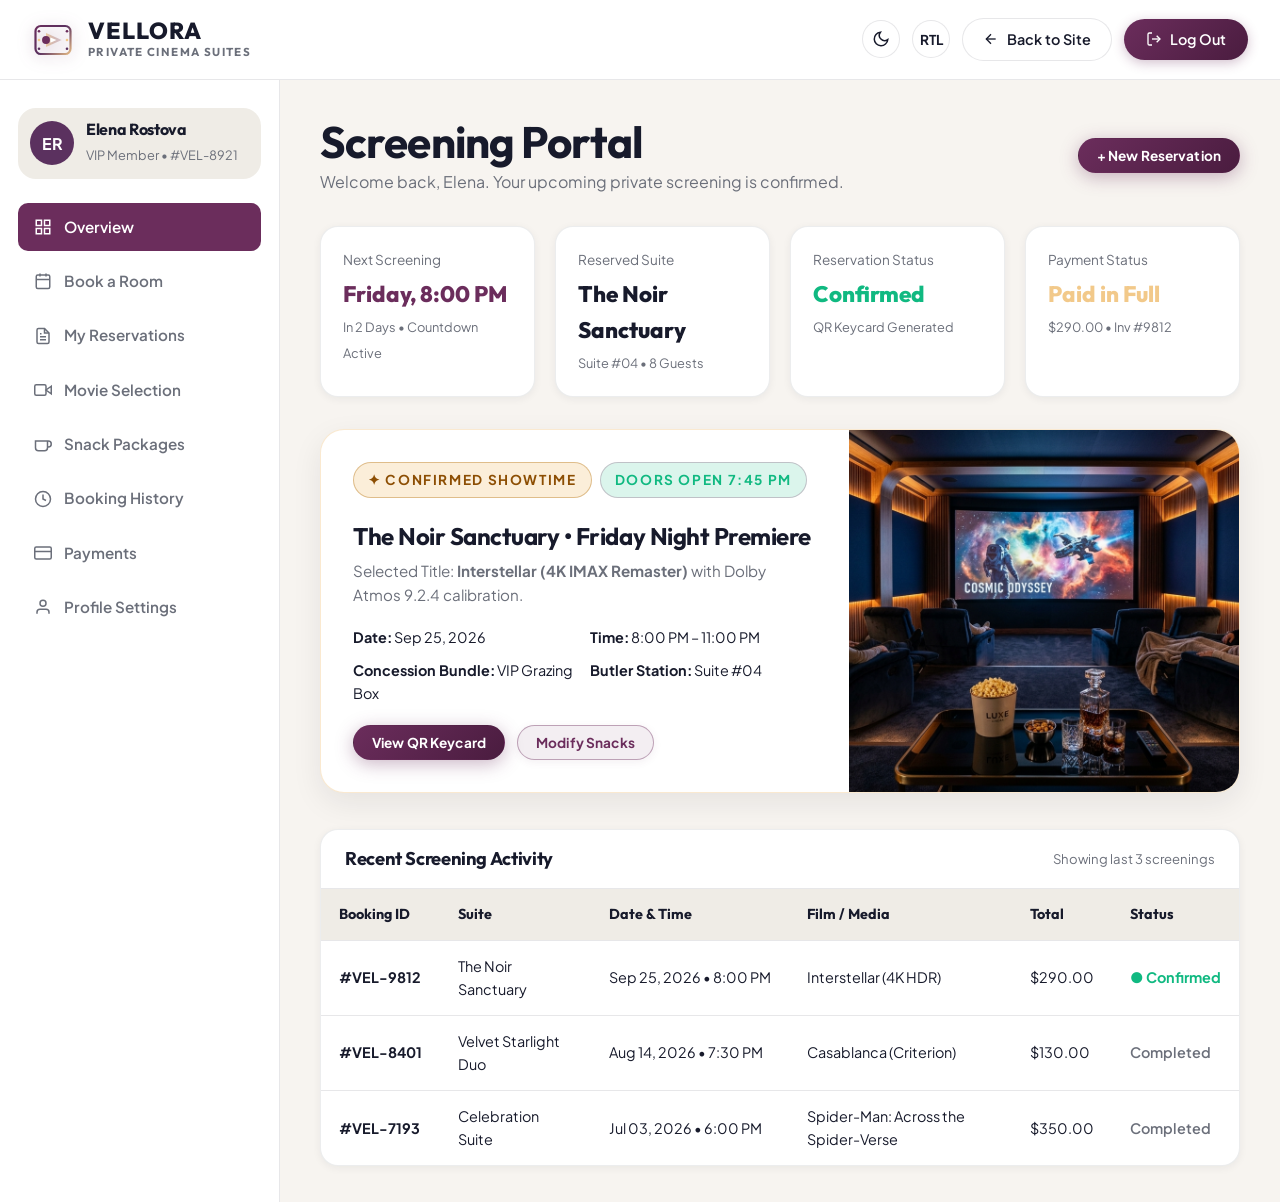
==== dashboard.html @ 5b92fcf7 "first commit" ====
<!DOCTYPE html>
<html lang="en" data-theme="light" dir="ltr">
<head>
  <meta charset="UTF-8">
  <meta name="viewport" content="width=device-width, initial-scale=1.0">
  <title>Customer Dashboard — VELLORA Private Theaters</title>
  <meta name="description" content="Manage your private movie theater reservations, movie vault selections, snack pre-orders, and payments in your VELLORA client portal.">
  <link rel="icon" type="image/svg+xml" href="assets/icons/logo.svg">
  
  <link rel="stylesheet" href="assets/css/style.css">
  <link rel="stylesheet" href="assets/css/responsive.css">
</head>
<body>
  <!-- ==================== CINEMATIC PAGE PRELOADER ==================== -->
  <div id="vellora-preloader" class="vellora-preloader" aria-hidden="true">
    <div class="preloader-backdrop"></div>
    <div class="preloader-content">
      <div class="preloader-logo-wrap">
        <svg class="preloader-film-reel" viewBox="0 0 100 100" fill="none">
          <circle cx="50" cy="50" r="44" stroke="rgba(242, 201, 138, 0.2)" stroke-width="2" stroke-dasharray="6 6"/>
          <circle cx="50" cy="50" r="38" stroke="url(#preloadRingGrad)" stroke-width="3" stroke-linecap="round"/>
          <defs>
            <linearGradient id="preloadRingGrad" x1="0" y1="0" x2="100" y2="100" gradientUnits="userSpaceOnUse">
              <stop offset="0%" stop-color="#F2C98A"/>
              <stop offset="50%" stop-color="#6B2D5C"/>
              <stop offset="100%" stop-color="#F2C98A"/>
            </linearGradient>
          </defs>
        </svg>
        <svg class="preloader-brand-icon" viewBox="0 0 48 48" fill="none">
          <rect x="4" y="8" width="40" height="32" rx="6" stroke="url(#preloadLogoGrad)" stroke-width="2.5" />
          <circle cx="8" cy="14" r="1.5" fill="#6B2D5C" />
          <circle cx="8" cy="24" r="1.5" fill="#F2C98A" />
          <circle cx="8" cy="34" r="1.5" fill="#5B315F" />
          <circle cx="40" cy="14" r="1.5" fill="#6B2D5C" />
          <circle cx="40" cy="24" r="1.5" fill="#F2C98A" />
          <circle cx="40" cy="34" r="1.5" fill="#5B315F" />
          <polygon points="16,16 34,24 16,32" fill="url(#preloadBeamGrad)" />
          <circle cx="16" cy="24" r="4.5" fill="#6B2D5C" />
          <polygon points="21,21 28,24 21,27" fill="#FFFFFF" />
          <defs>
            <linearGradient id="preloadLogoGrad" x1="4" y1="4" x2="44" y2="44" gradientUnits="userSpaceOnUse">
              <stop offset="0%" stop-color="#6B2D5C" />
              <stop offset="50%" stop-color="#5B315F" />
              <stop offset="100%" stop-color="#F2C98A" />
            </linearGradient>
            <linearGradient id="preloadBeamGrad" x1="14" y1="24" x2="40" y2="24" gradientUnits="userSpaceOnUse">
              <stop offset="0%" stop-color="#F2C98A" stop-opacity="0.85" />
              <stop offset="100%" stop-color="#6B2D5C" stop-opacity="0.15" />
            </linearGradient>
          </defs>
        </svg>
      </div>
      <div class="preloader-brand-title">VELLORA</div>
      <div class="preloader-status-text">
        <span class="preloader-status-dot"></span>
        CALIBRATING PRIVATE CINEMA
      </div>
      <div class="preloader-progress-track">
        <div class="preloader-progress-bar"></div>
      </div>
    </div>
  </div>

  <!-- ==================== DASHBOARD DEDICATED HEADER (MATCHING REFERENCE) ==================== -->
  <header class="dash-top-header">
    <div class="dash-nav-container">
      <!-- Left: Logo + Brand Name + Subtitle -->
      <a href="index.html" class="brand-wrapper" style="align-items: center; gap: 14px;" aria-label="VELLORA Home">
        <svg class="brand-logo-svg" viewBox="0 0 48 48" fill="none" style="width: 42px; height: 42px;">
          <defs>
            <linearGradient id="navLogoGradD" x1="4" y1="4" x2="44" y2="44" gradientUnits="userSpaceOnUse">
              <stop offset="0%" stop-color="#6B2D5C" />
              <stop offset="50%" stop-color="#5B315F" />
              <stop offset="100%" stop-color="#F2C98A" />
            </linearGradient>
            <linearGradient id="navBeamGradD" x1="14" y1="24" x2="40" y2="24" gradientUnits="userSpaceOnUse">
              <stop offset="0%" stop-color="#F2C98A" stop-opacity="0.8" />
              <stop offset="100%" stop-color="#6B2D5C" stop-opacity="0.1" />
            </linearGradient>
          </defs>
          <rect x="4" y="8" width="40" height="32" rx="6" stroke="url(#navLogoGradD)" stroke-width="2.5" />
          <circle cx="8" cy="14" r="1.5" fill="#6B2D5C" />
          <circle cx="8" cy="24" r="1.5" fill="#F2C98A" />
          <circle cx="8" cy="34" r="1.5" fill="#5B315F" />
          <circle cx="40" cy="14" r="1.5" fill="#6B2D5C" />
          <circle cx="40" cy="24" r="1.5" fill="#F2C98A" />
          <circle cx="40" cy="34" r="1.5" fill="#5B315F" />
          <polygon points="16,16 34,24 16,32" fill="url(#navBeamGradD)" />
          <circle cx="16" cy="24" r="4.5" fill="#6B2D5C" />
          <polygon points="21,21 28,24 21,27" fill="#FFFFFF" />
        </svg>
        <div class="dash-brand-info">
          <span class="dash-brand-title">VELLORA</span>
          <span class="dash-brand-sub">Private Cinema Suites</span>
        </div>
      </a>

      <!-- Right: Controls (Theme Toggle, RTL Toggle, Back to Site, Log Out) -->
      <div class="dash-top-actions">
        <button class="control-toggle-btn theme-toggle-btn" aria-label="Toggle Theme" title="Toggle Light/Dark Theme">
          <svg width="18" height="18" viewBox="0 0 24 24" fill="none" stroke="currentColor" stroke-width="2"><circle cx="12" cy="12" r="5"/><path d="M12 1v2M12 21v2M4.22 4.22l1.42 1.42M18.36 18.36l1.42 1.42M1 12h2M21 12h2M4.22 19.78l1.42-1.42M18.36 5.64l1.42-1.42"/></svg>
        </button>
        <button class="control-toggle-btn rtl-toggle-btn" aria-label="Toggle Direction" title="Toggle RTL/LTR">RTL</button>
        <a href="index.html" class="btn-back-site" title="Back to Site">
          <svg width="16" height="16" viewBox="0 0 24 24" fill="none" stroke="currentColor" stroke-width="2"><line x1="19" y1="12" x2="5" y2="12"/><polyline points="12 19 5 12 12 5"/></svg>
          <span class="back-text">Back to Site</span>
        </a>
        <a href="login.html" class="btn-logout" title="Log Out">
          <svg width="16" height="16" viewBox="0 0 24 24" fill="none" stroke="currentColor" stroke-width="2"><path d="M9 21H5a2 2 0 0 1-2-2V5a2 2 0 0 1 2-2h4"/><polyline points="16 17 21 12 16 7"/><line x1="21" y1="12" x2="9" y2="12"/></svg>
          <span class="logout-text">Log Out</span>
        </a>
      </div>
    </div>
  </header>

  <!-- ==================== MOBILE HORIZONTAL TABS BAR (MATCHING REFERENCE) ==================== -->
  <nav class="dash-horizontal-tabs-bar" aria-label="Dashboard Tabs Navigation">
    <div class="dash-tabs-scroll-container">
      <button class="dash-tab-pill active" data-tab="overview">
        <svg width="15" height="15" viewBox="0 0 24 24" fill="none" stroke="currentColor" stroke-width="2"><rect x="3" y="3" width="7" height="7"/><rect x="14" y="3" width="7" height="7"/><rect x="14" y="14" width="7" height="7"/><rect x="3" y="14" width="7" height="7"/></svg>
        Overview
      </button>
      <button class="dash-tab-pill" data-tab="book">
        <svg width="15" height="15" viewBox="0 0 24 24" fill="none" stroke="currentColor" stroke-width="2"><rect x="3" y="4" width="18" height="18" rx="2" ry="2"/><line x1="16" y1="2" x2="16" y2="6"/><line x1="8" y1="2" x2="8" y2="6"/><line x1="3" y1="10" x2="21" y2="10"/></svg>
        Book a Room
      </button>
      <button class="dash-tab-pill" data-tab="reservations">
        <svg width="15" height="15" viewBox="0 0 24 24" fill="none" stroke="currentColor" stroke-width="2"><path d="M14 2H6a2 2 0 0 0-2 2v16a2 2 0 0 0 2 2h12a2 2 0 0 0 2-2V8z"/><polyline points="14 2 14 8 20 8"/><line x1="16" y1="13" x2="8" y2="13"/><line x1="16" y1="17" x2="8" y2="17"/><polyline points="10 9 9 9 8 9"/></svg>
        My Reservations
      </button>
      <button class="dash-tab-pill" data-tab="movies">
        <svg width="15" height="15" viewBox="0 0 24 24" fill="none" stroke="currentColor" stroke-width="2"><polygon points="23 7 16 12 23 17 23 7"/><rect x="1" y="5" width="15" height="14" rx="2" ry="2"/></svg>
        Movie Selection
      </button>
      <button class="dash-tab-pill" data-tab="snacks">
        <svg width="15" height="15" viewBox="0 0 24 24" fill="none" stroke="currentColor" stroke-width="2"><path d="M18 8h1a4 4 0 0 1 0 8h-1M2 8h16v9a4 4 0 0 1-4 4H6a4 4 0 0 1-4-4V8z"/></svg>
        Snack Packages
      </button>
      <button class="dash-tab-pill" data-tab="history">
        <svg width="15" height="15" viewBox="0 0 24 24" fill="none" stroke="currentColor" stroke-width="2"><circle cx="12" cy="12" r="10"/><polyline points="12 6 12 12 16 14"/></svg>
        Booking History
      </button>
      <button class="dash-tab-pill" data-tab="payments">
        <svg width="15" height="15" viewBox="0 0 24 24" fill="none" stroke="currentColor" stroke-width="2"><rect x="1" y="4" width="22" height="16" rx="2" ry="2"/><line x1="1" y1="10" x2="23" y2="10"/></svg>
        Payments
      </button>
      <button class="dash-tab-pill" data-tab="profile">
        <svg width="15" height="15" viewBox="0 0 24 24" fill="none" stroke="currentColor" stroke-width="2"><path d="M20 21v-2a4 4 0 0 0-4-4H8a4 4 0 0 0-4 4v2"/><circle cx="12" cy="7" r="4"/></svg>
        Profile Settings
      </button>
    </div>
  </nav>

  <main>
    <div class="dashboard-layout">
      <!-- DASHBOARD SIDEBAR -->
      <aside class="dashboard-sidebar" id="dashboard-sidebar">
        <button class="dash-sidebar-close-btn" id="dash-sidebar-close" aria-label="Close Navigation">&times;</button>
        <div class="dash-user-card">
          <div class="dash-avatar">ER</div>
          <div>
            <h4 style="font-size: 1rem; margin-bottom: 2px;">Elena Rostova</h4>
            <span style="font-size: 0.8rem; color: var(--color-muted);">VIP Member &bull; #VEL-8921</span>
          </div>
        </div>

        <ul class="dash-menu">
          <li class="dash-menu-item active" data-tab="overview">
            <svg viewBox="0 0 24 24" fill="none" stroke="currentColor" stroke-width="2"><rect x="3" y="3" width="7" height="7"/><rect x="14" y="3" width="7" height="7"/><rect x="14" y="14" width="7" height="7"/><rect x="3" y="14" width="7" height="7"/></svg>
            Overview
          </li>
          <li class="dash-menu-item" data-tab="book">
            <svg viewBox="0 0 24 24" fill="none" stroke="currentColor" stroke-width="2"><rect x="3" y="4" width="18" height="18" rx="2" ry="2"/><line x1="16" y1="2" x2="16" y2="6"/><line x1="8" y1="2" x2="8" y2="6"/><line x1="3" y1="10" x2="21" y2="10"/></svg>
            Book a Room
          </li>
          <li class="dash-menu-item" data-tab="reservations">
            <svg viewBox="0 0 24 24" fill="none" stroke="currentColor" stroke-width="2"><path d="M14 2H6a2 2 0 0 0-2 2v16a2 2 0 0 0 2 2h12a2 2 0 0 0 2-2V8z"/><polyline points="14 2 14 8 20 8"/><line x1="16" y1="13" x2="8" y2="13"/><line x1="16" y1="17" x2="8" y2="17"/><polyline points="10 9 9 9 8 9"/></svg>
            My Reservations
          </li>
          <li class="dash-menu-item" data-tab="movies">
            <svg viewBox="0 0 24 24" fill="none" stroke="currentColor" stroke-width="2"><polygon points="23 7 16 12 23 17 23 7"/><rect x="1" y="5" width="15" height="14" rx="2" ry="2"/></svg>
            Movie Selection
          </li>
          <li class="dash-menu-item" data-tab="snacks">
            <svg viewBox="0 0 24 24" fill="none" stroke="currentColor" stroke-width="2"><path d="M18 8h1a4 4 0 0 1 0 8h-1M2 8h16v9a4 4 0 0 1-4 4H6a4 4 0 0 1-4-4V8z"/></svg>
            Snack Packages
          </li>
          <li class="dash-menu-item" data-tab="history">
            <svg viewBox="0 0 24 24" fill="none" stroke="currentColor" stroke-width="2"><circle cx="12" cy="12" r="10"/><polyline points="12 6 12 12 16 14"/></svg>
            Booking History
          </li>
          <li class="dash-menu-item" data-tab="payments">
            <svg viewBox="0 0 24 24" fill="none" stroke="currentColor" stroke-width="2"><rect x="1" y="4" width="22" height="16" rx="2" ry="2"/><line x1="1" y1="10" x2="23" y2="10"/></svg>
            Payments
          </li>
          <li class="dash-menu-item" data-tab="profile">
            <svg viewBox="0 0 24 24" fill="none" stroke="currentColor" stroke-width="2"><path d="M20 21v-2a4 4 0 0 0-4-4H8a4 4 0 0 0-4 4v2"/><circle cx="12" cy="7" r="4"/></svg>
            Profile Settings
          </li>
        </ul>
      </aside>

      <!-- DASHBOARD MAIN CONTENT -->
      <div class="dashboard-main">
        <!-- ==================== TAB 1: OVERVIEW ==================== -->
        <div class="dash-tab-pane active" id="tab-overview">
          <div class="dash-header-bar">
            <div>
              <h2>Screening Portal</h2>
              <p>Welcome back, Elena. Your upcoming private screening is confirmed.</p>
            </div>
            <button class="btn btn-primary btn-sm" onclick="document.querySelector('[data-tab=\'book\']').click()">+ New Reservation</button>
          </div>

          <!-- Quick Stats Cards -->
          <div class="dash-stats-grid">
            <div class="stat-card">
              <div class="stat-card-title">Next Screening</div>
              <div class="stat-card-val" style="color: var(--color-accent); font-size: 1.4rem;">Friday, 8:00 PM</div>
              <span style="font-size: 0.8rem; color: var(--color-muted);">In 2 Days &bull; Countdown Active</span>
            </div>
            <div class="stat-card">
              <div class="stat-card-title">Reserved Suite</div>
              <div class="stat-card-val" style="font-size: 1.4rem;">The Noir Sanctuary</div>
              <span style="font-size: 0.8rem; color: var(--color-muted);">Suite #04 &bull; 8 Guests</span>
            </div>
            <div class="stat-card">
              <div class="stat-card-title">Reservation Status</div>
              <div class="stat-card-val" style="color: #10B981; font-size: 1.4rem;">Confirmed</div>
              <span style="font-size: 0.8rem; color: var(--color-muted);">QR Keycard Generated</span>
            </div>
            <div class="stat-card">
              <div class="stat-card-title">Payment Status</div>
              <div class="stat-card-val" style="color: var(--color-warm); font-size: 1.4rem;">Paid in Full</div>
              <span style="font-size: 0.8rem; color: var(--color-muted);">$290.00 &bull; Inv #9812</span>
            </div>
          </div>

          <!-- Spotlight Upcoming Screening Banner Card -->
          <div class="cinema-card" style="margin-bottom: 36px; border-color: rgba(242,201,138,0.4); box-shadow: var(--shadow-md); padding: 0; overflow: hidden;">
            <div class="dash-spotlight-card-grid">
              <div class="dash-spotlight-content">
                <div>
                  <div style="display: flex; gap: 8px; margin-bottom: 12px; flex-wrap: wrap;">
                    <span class="eyebrow eyebrow-warm">✦ Confirmed Showtime</span>
                    <span class="eyebrow" style="background: rgba(16,185,129,0.15); color: #10B981;">Doors Open 7:45 PM</span>
                  </div>
                  <h3 style="font-size: 1.5rem; margin-bottom: 8px;">The Noir Sanctuary &bull; Friday Night Premiere</h3>
                  <p style="font-size: 0.95rem; margin-bottom: 18px;">Selected Title: <strong>Interstellar (4K IMAX Remaster)</strong> with Dolby Atmos 9.2.4 calibration.</p>
                  
                  <div class="form-row-2col" style="margin-bottom: 20px; font-size: 0.9rem; gap: 10px;">
                    <div><strong>Date:</strong> Sep 25, 2026</div>
                    <div><strong>Time:</strong> 8:00 PM – 11:00 PM</div>
                    <div><strong>Concession Bundle:</strong> VIP Grazing Box</div>
                    <div><strong>Butler Station:</strong> Suite #04</div>
                  </div>
                </div>

                <div style="display: flex; gap: 12px; flex-wrap: wrap;">
                  <button class="btn btn-primary btn-sm" onclick="window.showVelloraToast('QR Check-In Keycard saved to Apple Wallet / Google Pass!')">View QR Keycard</button>
                  <button class="btn btn-outline btn-sm" onclick="document.querySelector('[data-tab=\'snacks\']').click()">Modify Snacks</button>
                </div>
              </div>

              <div class="dash-spotlight-media">
                <img src="assets/images/hero-home-cinema.jpg" alt="Upcoming Screening Room">
              </div>
            </div>
          </div>

          <!-- Recent Bookings Table -->
          <div class="comparison-table-wrapper">
            <div class="table-header-bar">
              <h3>Recent Screening Activity</h3>
              <span class="table-header-subtitle">Showing last 3 screenings</span>
            </div>
            <table class="comparison-table">
              <thead>
                <tr>
                  <th>Booking ID</th>
                  <th>Suite</th>
                  <th>Date &amp; Time</th>
                  <th>Film / Media</th>
                  <th>Total</th>
                  <th>Status</th>
                </tr>
              </thead>
              <tbody>
                <tr>
                  <td><strong>#VEL-9812</strong></td>
                  <td>The Noir Sanctuary</td>
                  <td>Sep 25, 2026 &bull; 8:00 PM</td>
                  <td>Interstellar (4K HDR)</td>
                  <td>$290.00</td>
                  <td><span style="color: #10B981; font-weight: 700;">● Confirmed</span></td>
                </tr>
                <tr>
                  <td><strong>#VEL-8401</strong></td>
                  <td>Velvet Starlight Duo</td>
                  <td>Aug 14, 2026 &bull; 7:30 PM</td>
                  <td>Casablanca (Criterion)</td>
                  <td>$130.00</td>
                  <td><span style="color: var(--color-muted); font-weight: 600;">Completed</span></td>
                </tr>
                <tr>
                  <td><strong>#VEL-7193</strong></td>
                  <td>Celebration Suite</td>
                  <td>Jul 03, 2026 &bull; 6:00 PM</td>
                  <td>Spider-Man: Across the Spider-Verse</td>
                  <td>$350.00</td>
                  <td><span style="color: var(--color-muted); font-weight: 600;">Completed</span></td>
                </tr>
              </tbody>
            </table>
          </div>
        </div>

        <!-- ==================== TAB 2: BOOK A ROOM ==================== -->
        <div class="dash-tab-pane" id="tab-book">
          <div class="dash-header-bar">
            <div>
              <h2>Reserve a Screening Suite</h2>
              <p>Book your date, room, and media preference</p>
            </div>
          </div>

          <div class="cinema-card" style="padding: 32px; max-width: 800px;">
            <form onsubmit="event.preventDefault(); window.showVelloraToast('Reservation submitted! Added to My Reservations.'); document.querySelector('[data-tab=\'overview\']').click();">
              <div class="form-group">
                <label class="form-label">1. Choose Theater Suite</label>
                <select class="form-control" required>
                  <option>Velvet Starlight Duo (2 Guests) — $130 / 2.5 hrs</option>
                  <option>Artisan Family Lounge (4–6 Guests) — $195 / 2.5 hrs</option>
                  <option selected>The Noir Sanctuary (8–10 Guests) — $290 / 3.0 hrs</option>
                  <option>Celebration Suite (10–14 Guests) — $350 / 3.0 hrs</option>
                  <option>Gamers &amp; Streamers Den (6–8 Guests) — $240 / 3.0 hrs</option>
                  <option>Grand Private Auditorium (Up to 16 Guests) — $450 / 3.5 hrs</option>
                </select>
              </div>

              <div class="form-row-2col">
                <div class="form-group">
                  <label class="form-label">2. Screening Date</label>
                  <input type="date" class="form-control" required value="2026-10-12">
                </div>
                <div class="form-group">
                  <label class="form-label">3. Time Slot</label>
                  <select class="form-control" required>
                    <option>1:00 PM – 3:30 PM (Matinee)</option>
                    <option>4:30 PM – 7:00 PM (Sunset)</option>
                    <option selected>8:00 PM – 11:00 PM (Prime Time)</option>
                    <option>11:30 PM – 2:00 AM (Late Night)</option>
                  </select>
                </div>
              </div>

              <div class="form-group">
                <label class="form-label">4. Select Movie from Vault or Bring Your Own</label>
                <input type="text" class="form-control" placeholder="e.g. Dune: Part Two (4K) OR 'Bringing PS5 Console'" value="Dune: Part Two (4K HDR Atmos)">
              </div>

              <div class="form-group">
                <label class="form-label">5. Optional Concession Bundle</label>
                <select class="form-control">
                  <option>None (A la carte ordering in-seat)</option>
                  <option>The Date Night Duo (+$48)</option>
                  <option selected>VIP Premier Grazing Platter (+$110)</option>
                  <option>Family Feast Box (+$75)</option>
                </select>
              </div>

              <button type="submit" class="btn btn-primary" style="margin-top: 12px; width: 100%;">Confirm &amp; Proceed to Checkout</button>
            </form>
          </div>
        </div>

        <!-- ==================== TAB 3: MY RESERVATIONS ==================== -->
        <div class="dash-tab-pane" id="tab-reservations">
          <div class="dash-header-bar">
            <div>
              <h2>My Screening Passes</h2>
              <p>Active and past reservation passes with instant QR entry keys</p>
            </div>
          </div>

          <div class="cinema-card" style="padding: 24px; margin-bottom: 20px;">
            <div style="display: flex; justify-content: space-between; align-items: center; flex-wrap: wrap; gap: 12px;">
              <div>
                <span class="eyebrow" style="background: rgba(16,185,129,0.15); color: #10B981;">● Active Pass #VEL-9812</span>
                <h3 style="margin: 8px 0 4px 0;">The Noir Sanctuary &bull; Friday, Sep 25</h3>
                <p style="font-size: 0.9rem;">8:00 PM – 11:00 PM &bull; 8 Guests &bull; Interstellar 4K</p>
              </div>
              <button class="btn btn-warm btn-sm" onclick="window.showVelloraToast('QR Entry Code: [VEL-9812-PRO]')">Display QR Pass</button>
            </div>
          </div>
        </div>

        <!-- ==================== TAB 4: MOVIE SELECTION ==================== -->
        <div class="dash-tab-pane" id="tab-movies">
          <div class="dash-header-bar">
            <div>
              <h2>Film Vault Browser</h2>
              <p>Queue movies directly to your upcoming suite</p>
            </div>
          </div>

          <div class="grid-3">
            <div class="cinema-card" style="padding: 24px; display: flex; flex-direction: column; height: 100%;">
              <h4 style="margin-bottom: 6px;">Interstellar (4K IMAX)</h4>
              <p style="font-size: 0.85rem; margin-bottom: 16px; flex-grow: 1;">Sci-Fi &bull; 2h 49m &bull; Dolby Atmos 9.2.4</p>
              <button class="btn btn-primary btn-sm" style="width: 100%; margin-top: auto;" onclick="window.showVelloraToast('Queued Interstellar to Friday screening!')">Queued for Sep 25</button>
            </div>
            <div class="cinema-card" style="padding: 24px; display: flex; flex-direction: column; height: 100%;">
              <h4 style="margin-bottom: 6px;">Blade Runner 2049</h4>
              <p style="font-size: 0.85rem; margin-bottom: 16px; flex-grow: 1;">Sci-Fi Noir &bull; 2h 44m &bull; 4K HDR10</p>
              <button class="btn btn-outline btn-sm" style="width: 100%; margin-top: auto;" onclick="window.showVelloraToast('Queued Blade Runner 2049 to your watchlist!')">Add to Watchlist</button>
            </div>
            <div class="cinema-card" style="padding: 24px; display: flex; flex-direction: column; height: 100%;">
              <h4 style="margin-bottom: 6px;">Spirited Away (Studio Ghibli)</h4>
              <p style="font-size: 0.85rem; margin-bottom: 16px; flex-grow: 1;">Animation &bull; 2h 05m &bull; Japanese / English 4K</p>
              <button class="btn btn-outline btn-sm" style="width: 100%; margin-top: auto;" onclick="window.showVelloraToast('Queued Spirited Away to your watchlist!')">Add to Watchlist</button>
            </div>
          </div>
        </div>

        <!-- ==================== TAB 5: SNACK PACKAGES ==================== -->
        <div class="dash-tab-pane" id="tab-snacks">
          <div class="dash-header-bar">
            <div>
              <h2>Pre-Order Concessions</h2>
              <p>Add chef-crafted treats to be ready at your seat upon arrival</p>
            </div>
          </div>

          <div class="grid-3">
            <div class="cinema-card" style="padding: 24px; display: flex; flex-direction: column; height: 100%;">
              <h4 style="margin-bottom: 6px;">Truffle Popcorn Bowl</h4>
              <p style="font-size: 0.85rem; margin-bottom: 16px; flex-grow: 1;">Warm non-GMO corn with Italian black truffle oil.</p>
              <button class="btn btn-primary btn-sm" style="width: 100%; margin-top: auto;" onclick="window.showVelloraToast('Added 1x Truffle Popcorn to reservation!')">Add ($14)</button>
            </div>
            <div class="cinema-card" style="padding: 24px; display: flex; flex-direction: column; height: 100%;">
              <h4 style="margin-bottom: 6px;">Wagyu Sliders Trio</h4>
              <p style="font-size: 0.85rem; margin-bottom: 16px; flex-grow: 1;">Three Japanese Wagyu mini burgers with gruyere.</p>
              <button class="btn btn-primary btn-sm" style="width: 100%; margin-top: auto;" onclick="window.showVelloraToast('Added Wagyu Sliders to reservation!')">Add ($22)</button>
            </div>
            <div class="cinema-card" style="padding: 24px; display: flex; flex-direction: column; height: 100%;">
              <h4 style="margin-bottom: 6px;">Craft Mocktail Trio</h4>
              <p style="font-size: 0.85rem; margin-bottom: 16px; flex-grow: 1;">Three sparkling botanical infusions over spheres.</p>
              <button class="btn btn-primary btn-sm" style="width: 100%; margin-top: auto;" onclick="window.showVelloraToast('Added Mocktail Trio to reservation!')">Add ($24)</button>
            </div>
          </div>
        </div>

        <!-- ==================== TAB 6: BOOKING HISTORY ==================== -->
        <div class="dash-tab-pane" id="tab-history">
          <div class="dash-header-bar">
            <div>
              <h2>Screening History</h2>
              <p>Your complete archive of past private theater rentals</p>
            </div>
          </div>

          <div class="comparison-table-wrapper">
            <table class="comparison-table">
              <thead>
                <tr>
                  <th>Date</th>
                  <th>Room Name</th>
                  <th>Movie</th>
                  <th>Duration</th>
                  <th>Receipt</th>
                </tr>
              </thead>
              <tbody>
                <tr>
                  <td>Aug 14, 2026</td>
                  <td>Velvet Starlight Duo</td>
                  <td>Casablanca</td>
                  <td>2.5 Hours</td>
                  <td><a href="#" onclick="event.preventDefault(); window.showVelloraToast('Downloading PDF invoice for #VEL-8401...');" style="color: var(--color-accent); font-weight: 600;">Download PDF</a></td>
                </tr>
                <tr>
                  <td>Jul 03, 2026</td>
                  <td>Celebration Suite</td>
                  <td>Across the Spider-Verse</td>
                  <td>3.0 Hours</td>
                  <td><a href="#" onclick="event.preventDefault(); window.showVelloraToast('Downloading PDF invoice for #VEL-7193...');" style="color: var(--color-accent); font-weight: 600;">Download PDF</a></td>
                </tr>
              </tbody>
            </table>
          </div>
        </div>

        <!-- ==================== TAB 7: PAYMENTS ==================== -->
        <div class="dash-tab-pane" id="tab-payments">
          <div class="dash-header-bar">
            <div>
              <h2>Payment Methods &amp; Invoices</h2>
              <p>Manage your saved credit cards and review past billing</p>
            </div>
          </div>

          <div class="cinema-card" style="padding: 24px; max-width: 600px; margin-bottom: 24px;">
            <h4 style="margin-bottom: 12px;">Saved Payment Method</h4>
            <div style="display: flex; align-items: center; justify-content: space-between; padding: 12px; background: var(--color-surface-soft); border-radius: var(--radius-sm);">
              <div style="display: flex; align-items: center; gap: 12px;">
                <svg width="24" height="24" viewBox="0 0 24 24" fill="none" stroke="currentColor" stroke-width="2"><rect x="1" y="4" width="22" height="16" rx="2" ry="2"/><line x1="1" y1="10" x2="23" y2="10"/></svg>
                <span>Visa ending in <strong>•••• 4819</strong></span>
              </div>
              <span class="eyebrow eyebrow-warm" style="margin-bottom: 0;">Default</span>
            </div>
          </div>
        </div>

        <!-- ==================== TAB 8: PROFILE SETTINGS ==================== -->
        <div class="dash-tab-pane" id="tab-profile">
          <div class="dash-header-bar">
            <div>
              <h2>Personal Profile &amp; Preferences</h2>
              <p>Update your cinema presets, dietary tags, and notification settings</p>
            </div>
          </div>

          <div class="cinema-card" style="padding: 32px; max-width: 700px;">
            <form onsubmit="event.preventDefault(); window.showVelloraToast('Profile preferences updated successfully!');">
              <div class="form-row-2col">
                <div class="form-group">
                  <label class="form-label">First Name</label>
                  <input type="text" class="form-control" value="Elena">
                </div>
                <div class="form-group">
                  <label class="form-label">Last Name</label>
                  <input type="text" class="form-control" value="Rostova">
                </div>
              </div>

              <div class="form-group">
                <label class="form-label">Email Address</label>
                <input type="email" class="form-control" value="elena.guest@vellora.com">
              </div>

              <div class="form-group">
                <label class="form-label">Dietary Preferences</label>
                <select class="form-control">
                  <option selected>No restrictions</option>
                  <option>Vegetarian / Vegan</option>
                  <option>Gluten-Free</option>
                  <option>Halal</option>
                  <option>Kosher</option>
                </select>
              </div>

              <button type="submit" class="btn btn-primary" style="margin-top: 8px;">Save Changes</button>
            </form>
          </div>
        </div>
      </div>
    </div>
  </main>

  <script src="assets/js/main.js"></script>
</body>
</html>
---- assets/css/style.css ----
/* ==========================================================================
   VELLORA — Private Movie Theater Rental
   Design Theme: "Cinema Noir"
   ========================================================================== */

@import url('https://fonts.googleapis.com/css2?family=Outfit:wght@300;400;500;600;700;800&family=Plus+Jakarta+Sans:wght@300;400;500;600;700&display=swap');

/* --- Root Design Variables (Light Mode Default) --- */
:root {
  --color-primary: #171A2B;
  --color-secondary: #5B315F;
  --color-accent: #6B2D5C;
  --color-accent-hover: #542048;
  --color-warm: #F2C98A;
  --color-warm-rgb: 242, 201, 138;
  --color-bg: #F7F4F0;
  --color-surface: #FFFFFF;
  --color-surface-soft: #EFECE6;
  --color-text: #171A2B;
  --color-muted: #6B6F7A;
  --color-border: rgba(23, 26, 43, 0.1);
  --color-border-hover: rgba(107, 45, 92, 0.4);
  
  --color-dark-bg: #0B0D16;
  --color-dark-surface: #151827;

  /* Card & Glass Tokens */
  --card-bg: #FFFFFF;
  --card-border: rgba(23, 26, 43, 0.08);
  --glass-bg: rgba(255, 255, 255, 0.85);
  --glass-border: rgba(255, 255, 255, 0.4);
  --nav-bg: rgba(247, 244, 240, 0.92);
  
  /* Shadows & Glows */
  --shadow-sm: 0 2px 8px rgba(23, 26, 43, 0.06);
  --shadow-md: 0 10px 30px rgba(23, 26, 43, 0.08);
  --shadow-lg: 0 20px 50px rgba(23, 26, 43, 0.12);
  --glow-warm: 0 0 35px rgba(242, 201, 138, 0.35);
  --glow-accent: 0 0 30px rgba(107, 45, 92, 0.3);

  /* Dimensions & Spacing */
  --container-max-width: 1320px;
  --radius-sm: 10px;
  --radius-md: 18px;
  --radius-lg: 26px;
  --radius-xl: 34px;
  --radius-full: 9999px;
  --inner-hero-height: 420px;

  /* Fonts */
  --font-heading: 'Outfit', sans-serif;
  --font-body: 'Plus Jakarta Sans', sans-serif;
  --transition-fast: 0.2s ease;
  --transition-normal: 0.35s cubic-bezier(0.16, 1, 0.3, 1);
}

/* --- Dark Mode Theme Overrides --- */
[data-theme="dark"] {
  --color-accent: #D882C7;
  --color-accent-hover: #E8A0D9;
  --color-bg: #0B0D16;
  --color-surface: #151827;
  --color-surface-soft: #1E2235;
  --color-text: #F7F4F0;
  --color-muted: #9BA1B0;
  --color-border: rgba(247, 244, 240, 0.1);
  --color-border-hover: rgba(107, 45, 92, 0.5);

  --card-bg: #151827;
  --card-border: rgba(255, 255, 255, 0.08);
  --glass-bg: rgba(21, 24, 39, 0.88);
  --glass-border: rgba(255, 255, 255, 0.07);
  --nav-bg: rgba(11, 13, 22, 0.94);

  --shadow-sm: 0 2px 8px rgba(0, 0, 0, 0.3);
  --shadow-md: 0 10px 30px rgba(0, 0, 0, 0.45);
  --shadow-lg: 0 25px 60px rgba(0, 0, 0, 0.65);
  --glow-warm: 0 0 35px rgba(242, 201, 138, 0.22);
}

/* --- Reset & Base Styles --- */
*, *::before, *::after {
  box-sizing: border-box;
  margin: 0;
  padding: 0;
}

html {
  scroll-behavior: smooth;
  font-size: 16px;
}

body {
  font-family: var(--font-body);
  background-color: var(--color-bg);
  color: var(--color-text);
  line-height: 1.6;
  overflow-x: hidden;
  transition: background-color var(--transition-normal), color var(--transition-normal);
  -webkit-font-smoothing: antialiased;
}

/* --- Typography --- */
h1, h2, h3, h4, h5, h6 {
  font-family: var(--font-heading);
  color: var(--color-text);
  font-weight: 700;
  line-height: 1.2;
  letter-spacing: -0.02em;
}

h1 { font-size: clamp(2.4rem, 5vw, 4rem); }
h2 { font-size: clamp(1.85rem, 3.5vw, 2.75rem); }
h3 { font-size: clamp(1.35rem, 2.5vw, 1.85rem); }
h4 { font-size: 1.25rem; }
p { color: var(--color-muted); font-size: 1rem; }

a {
  color: inherit;
  text-decoration: none;
  transition: color var(--transition-fast);
}

img {
  max-width: 100%;
  height: auto;
  display: block;
}

button, input, select, textarea {
  font-family: inherit;
  font-size: inherit;
}

/* --- Layout Containers --- */
.container {
  width: 100%;
  max-width: var(--container-max-width);
  margin-left: auto;
  margin-right: auto;
  padding-left: 24px;
  padding-right: 24px;
}

.section-spacing {
  padding-top: 96px;
  padding-bottom: 96px;
  position: relative;
}

.section-header {
  text-align: center;
  max-width: 720px;
  margin: 0 auto 56px auto;
}

.eyebrow {
  display: inline-flex;
  align-items: center;
  gap: 8px;
  font-size: 0.85rem;
  text-transform: uppercase;
  letter-spacing: 0.12em;
  font-weight: 700;
  color: var(--color-accent);
  margin-bottom: 12px;
  background: rgba(107, 45, 92, 0.12);
  padding: 6px 14px;
  border-radius: var(--radius-full);
  border: 1px solid rgba(107, 45, 92, 0.25);
}

.eyebrow-warm {
  color: #8C4E03;
  background: rgba(242, 201, 138, 0.32);
  border: 1px solid rgba(180, 115, 20, 0.4);
}

[data-theme="dark"] .eyebrow {
  color: #E8A0D9;
  background: rgba(216, 130, 199, 0.16);
  border-color: rgba(216, 130, 199, 0.32);
}

[data-theme="dark"] .eyebrow-warm {
  color: #F7D7A3;
  background: rgba(242, 201, 138, 0.16);
  border-color: rgba(242, 201, 138, 0.4);
}

/* Dark Hero / CTA Overlays & Floating Image Badges */
.home-hero-section .eyebrow-warm,
.hero-text-content .eyebrow-warm,
.home-hero-container .eyebrow-warm,
.h1-console-card .eyebrow-warm,
.inner-page-hero .eyebrow-warm,
.inner-hero-content .eyebrow-warm,
.hero-content .eyebrow-warm,
.h2-panoramic-hero .eyebrow-warm,
.cta-content .eyebrow-warm,
.fullwidth-cta-section .eyebrow-warm,
.auth-hero-pane .eyebrow-warm,
.card-media .eyebrow-warm,
#event-inquiry .eyebrow-warm,
#event-inquiry .eyebrow,
[style*="var(--color-primary)"] .eyebrow-warm,
[style*="var(--color-primary)"] .eyebrow,
[style*="linear-gradient"] > .eyebrow-warm {
  color: #FFE2B3 !important;
  background: rgba(242, 201, 138, 0.22) !important;
  border: 1px solid rgba(242, 201, 138, 0.5) !important;
  font-weight: 800 !important;
  text-shadow: 0 1px 4px rgba(0, 0, 0, 0.8) !important;
}

.card-body .eyebrow {
  font-size: 0.72rem;
  letter-spacing: 0.05em;
  padding: 3px 10px;
  margin-bottom: 8px;
  white-space: nowrap;
  display: inline-flex;
  align-items: center;
  width: fit-content;
  max-width: 100%;
  overflow: hidden;
  text-overflow: ellipsis;
}

.section-desc {
  margin-top: 14px;
  font-size: 1.1rem;
}

/* --- Cinematic Visual Accents --- */
.film-frame-decor {
  position: relative;
}
.film-frame-decor::after {
  content: '';
  position: absolute;
  inset: -6px;
  border: 1px dashed rgba(242, 201, 138, 0.35);
  border-radius: inherit;
  pointer-events: none;
}

.spotlight-glow {
  position: absolute;
  width: 500px;
  height: 500px;
  border-radius: 50%;
  background: radial-gradient(circle, rgba(91, 49, 95, 0.25) 0%, rgba(107, 45, 92, 0.08) 45%, transparent 70%);
  pointer-events: none;
  z-index: 0;
  filter: blur(40px);
}

/* --- Buttons & CTAs --- */
.btn {
  display: inline-flex;
  align-items: center;
  justify-content: center;
  gap: 10px;
  padding: 13px 28px;
  border-radius: var(--radius-full);
  font-weight: 700;
  font-size: 0.95rem;
  letter-spacing: 0.01em;
  cursor: pointer;
  transition: all var(--transition-normal);
  border: 1px solid transparent;
  text-align: center;
  white-space: nowrap;
}

.btn-primary {
  background: linear-gradient(135deg, var(--color-accent) 0%, #4A1C3F 100%);
  color: #FFFFFF !important;
  box-shadow: 0 4px 18px rgba(107, 45, 92, 0.35);
}

.btn-primary:hover {
  transform: translateY(-2px);
  box-shadow: 0 8px 25px rgba(107, 45, 92, 0.5);
  background: linear-gradient(135deg, #7E366D 0%, #542048 100%);
}

.btn-secondary {
  background: linear-gradient(135deg, #F2C98A 0%, #D8A55B 100%);
  color: #171A2B !important;
  font-weight: 700;
  border: 1px solid rgba(216, 165, 91, 0.5);
  box-shadow: 0 4px 16px rgba(242, 201, 138, 0.35);
}

.btn-secondary:hover {
  background: linear-gradient(135deg, #E6B56E 0%, #C89445 100%);
  border-color: rgba(216, 165, 91, 0.8);
  box-shadow: 0 8px 24px rgba(242, 201, 138, 0.55);
  transform: translateY(-2px);
}

.btn-warm {
  background: linear-gradient(135deg, var(--color-warm) 0%, #D8B06F 100%);
  color: #171A2B !important;
  box-shadow: var(--glow-warm);
}

.btn-warm:hover {
  transform: translateY(-2px);
  box-shadow: 0 8px 25px rgba(242, 201, 138, 0.5);
}

.btn-outline {
  background: rgba(107, 45, 92, 0.08);
  color: #6B2D5C !important;
  border: 1.5px solid rgba(107, 45, 92, 0.4);
  font-weight: 700;
  box-shadow: 0 2px 8px rgba(107, 45, 92, 0.08);
}

.btn-outline:hover {
  border-color: #6B2D5C !important;
  color: #FFFFFF !important;
  background: linear-gradient(135deg, #6B2D5C 0%, #4A1C3F 100%) !important;
  transform: translateY(-2px);
  box-shadow: 0 6px 20px rgba(107, 45, 92, 0.35);
}

[data-theme="dark"] .btn-outline {
  background: rgba(216, 130, 199, 0.12);
  color: #E8A0D9 !important;
  border: 1.5px solid rgba(216, 130, 199, 0.4);
}

[data-theme="dark"] .btn-outline:hover {
  background: linear-gradient(135deg, #D882C7 0%, #934280 100%) !important;
  color: #0B0D16 !important;
  border-color: #D882C7 !important;
  box-shadow: 0 6px 20px rgba(216, 130, 199, 0.4);
}

.btn-sm {
  padding: 8px 18px;
  font-size: 0.85rem;
}

.btn-lg {
  padding: 16px 36px;
  font-size: 1.05rem;
}

/* --- Header & Navbar --- */
.site-header {
  position: fixed;
  top: 0;
  left: 0;
  width: 100%;
  z-index: 1000;
  background: var(--nav-bg);
  backdrop-filter: blur(16px);
  -webkit-backdrop-filter: blur(16px);
  border-bottom: 1px solid var(--color-border);
  transition: all var(--transition-normal);
}

.site-header.scrolled {
  box-shadow: var(--shadow-md);
}

.nav-container {
  display: flex;
  align-items: center;
  justify-content: space-between;
  height: 80px;
  gap: 20px;
}

.brand-wrapper {
  display: flex;
  align-items: center;
  gap: 12px;
  font-family: var(--font-heading);
  font-size: 1.6rem;
  font-weight: 800;
  letter-spacing: 0.04em;
  color: var(--color-text);
  text-decoration: none;
}

.brand-wrapper .brand-logo-svg {
  width: 38px;
  height: 38px;
  flex-shrink: 0;
  filter: drop-shadow(0 2px 8px rgba(107, 45, 92, 0.35));
  transition: transform var(--transition-fast);
}

.brand-wrapper:hover .brand-logo-svg {
  transform: scale(1.05);
}

.brand-name-text {
  background: linear-gradient(135deg, #171A2B 0%, #5B315F 45%, #6B2D5C 85%, #F2C98A 100%);
  -webkit-background-clip: text;
  -webkit-text-fill-color: transparent;
  font-weight: 900;
  letter-spacing: 0.05em;
  display: inline-block;
}

[data-theme="dark"] .brand-name-text,
.auth-top-bar .brand-name-text,
.auth-media-pane .brand-name-text,
.site-footer .brand-name-text {
  background: linear-gradient(135deg, #FFFFFF 0%, #FFFFFF 45%, #F2C98A 85%, #FFE2B3 100%) !important;
  -webkit-background-clip: text !important;
  -webkit-text-fill-color: transparent !important;
  font-weight: 900 !important;
  letter-spacing: 0.12em !important;
  filter: drop-shadow(0 2px 8px rgba(0, 0, 0, 0.8));
}

.auth-top-bar .brand-logo-svg {
  filter: drop-shadow(0 0 10px rgba(242, 201, 138, 0.45)) drop-shadow(0 2px 8px rgba(0, 0, 0, 0.8));
}

.nav-links {
  display: flex;
  align-items: center;
  gap: 28px;
  list-style: none;
}

.nav-link {
  font-weight: 500;
  font-size: 0.95rem;
  color: var(--color-muted);
  position: relative;
  padding: 8px 2px;
  transition: color var(--transition-fast);
}

.nav-link:hover, .nav-link.active {
  color: var(--color-accent);
}

.nav-link.active::after {
  content: '';
  position: absolute;
  bottom: 0;
  left: 0;
  width: 100%;
  height: 2px;
  background: var(--color-accent);
  border-radius: var(--radius-full);
}

/* --- Dropdown Navigation --- */
.nav-dropdown {
  position: relative;
}

.dropdown-toggle {
  display: inline-flex;
  align-items: center;
  gap: 5px;
  cursor: pointer;
  background: none;
  border: none;
  font-family: inherit;
}

.dropdown-toggle svg {
  transition: transform var(--transition-fast);
}

.nav-dropdown:hover .dropdown-toggle svg,
.nav-dropdown.open .dropdown-toggle svg {
  transform: rotate(180deg);
}

.dropdown-menu {
  position: absolute;
  top: calc(100% + 8px);
  left: 0;
  min-width: 190px;
  background: var(--card-bg);
  border: 1px solid var(--card-border);
  border-radius: var(--radius-md);
  padding: 8px;
  list-style: none;
  box-shadow: var(--shadow-lg);
  opacity: 0;
  visibility: hidden;
  transform: translateY(10px);
  transition: all var(--transition-normal);
  z-index: 1100;
}

.nav-dropdown:hover .dropdown-menu,
.nav-dropdown.open .dropdown-menu {
  opacity: 1;
  visibility: visible;
  transform: translateY(0);
}

.dropdown-menu li {
  margin: 0;
}

.dropdown-menu li a {
  display: flex;
  align-items: center;
  justify-content: space-between;
  padding: 10px 14px;
  font-size: 0.9rem;
  font-weight: 500;
  color: var(--color-muted);
  border-radius: var(--radius-sm);
  transition: all var(--transition-fast);
}

.dropdown-menu li a:hover,
.dropdown-menu li a.active {
  background: rgba(107, 45, 92, 0.1);
  color: var(--color-accent);
}

.dropdown-menu li a.active {
  font-weight: 700;
}

/* Mobile Dropdown */
.mobile-nav-links .nav-dropdown {
  width: 100%;
}

.mobile-nav-links .nav-dropdown .dropdown-toggle {
  width: 100%;
  justify-content: space-between;
  font-size: 1.05rem;
  font-weight: 600;
  padding: 10px 0;
  color: var(--color-text);
  border: none;
  background: transparent;
}

.mobile-nav-links .nav-dropdown .dropdown-menu {
  position: static;
  opacity: 1;
  visibility: visible;
  transform: none;
  box-shadow: none;
  border: 1px solid var(--color-border);
  background: var(--color-surface-soft);
  margin-top: 6px;
  display: none;
  padding: 6px 8px;
}

.mobile-nav-links .nav-dropdown.open .dropdown-menu {
  display: block;
}

.nav-controls {
  display: flex;
  align-items: center;
  gap: 14px;
}

.control-toggle-btn {
  background: var(--color-surface);
  border: 1px solid var(--color-border);
  color: var(--color-text);
  width: 38px;
  height: 38px;
  border-radius: var(--radius-full);
  display: flex;
  align-items: center;
  justify-content: center;
  cursor: pointer;
  font-size: 0.85rem;
  font-weight: 700;
  transition: all var(--transition-fast);
}

.control-toggle-btn:hover {
  border-color: var(--color-accent);
  color: var(--color-accent);
  transform: scale(1.05);
}

.hamburger-btn {
  display: none;
  background: var(--color-surface);
  border: 1px solid var(--color-border);
  border-radius: var(--radius-full);
  cursor: pointer;
  width: 38px;
  height: 38px;
  min-width: 38px;
  min-height: 38px;
  flex-direction: column;
  justify-content: center;
  align-items: center;
  gap: 4px;
  padding: 0;
  color: var(--color-text);
  transition: all var(--transition-fast);
}

.hamburger-btn:hover {
  border-color: var(--color-accent);
  color: var(--color-accent);
  transform: scale(1.05);
}

.hamburger-btn span {
  width: 16px;
  height: 2px;
  background-color: currentColor;
  border-radius: 2px;
  transition: all var(--transition-normal);
}

.hamburger-btn.active span:nth-child(1) {
  transform: translateY(6px) rotate(45deg);
}
.hamburger-btn.active span:nth-child(2) {
  opacity: 0;
}
.hamburger-btn.active span:nth-child(3) {
  transform: translateY(-6px) rotate(-45deg);
}

/* --- Mobile / Tablet Nav Drawer --- */
.mobile-nav-drawer {
  position: fixed;
  top: 70px;
  left: 0;
  width: 100%;
  height: calc(100vh - 70px);
  background: var(--nav-bg);
  backdrop-filter: blur(24px);
  -webkit-backdrop-filter: blur(24px);
  border-top: 1px solid var(--color-border);
  padding: 24px 20px;
  display: flex;
  flex-direction: column;
  gap: 20px;
  transform: translateY(-10px);
  opacity: 0;
  visibility: hidden;
  pointer-events: none;
  transition: transform 0.32s cubic-bezier(0.16, 1, 0.3, 1),
              opacity 0.28s ease,
              visibility 0.32s;
  z-index: 999;
  overflow-y: auto;
  -webkit-overflow-scrolling: touch;
}

.mobile-nav-drawer.open {
  transform: translateY(0);
  opacity: 1;
  visibility: visible;
  pointer-events: auto;
}

.mobile-nav-links {
  list-style: none;
  display: flex;
  flex-direction: column;
  gap: 12px;
}

.mobile-nav-links .nav-link {
  font-size: 1.05rem;
  font-weight: 600;
  display: block;
  padding: 8px 0;
  color: var(--color-text);
}

.mobile-nav-links .nav-link::after {
  display: none !important;
}

.mobile-nav-links .nav-link.active {
  color: var(--color-accent);
}

:root {
  --header-height: 80px;
  --inner-hero-height: 420px;
}

/* --- Standardized Inner Page Hero (Exact 420px height) --- */
.inner-page-hero {
  height: var(--inner-hero-height);
  position: relative;
  display: flex;
  align-items: center;
  justify-content: center;
  text-align: center;
  margin-top: var(--header-height, 80px);
  overflow: hidden;
  background-color: var(--color-primary);
}

.inner-hero-bg {
  position: absolute;
  inset: 0;
  width: 100%;
  height: 100%;
  object-fit: cover;
  object-position: center;
  opacity: 0.35;
  transform: scale(1.04);
  transition: transform 3s ease;
}

.inner-hero-overlay {
  position: absolute;
  inset: 0;
  background: linear-gradient(180deg, rgba(11, 13, 22, 0.7) 0%, rgba(11, 13, 22, 0.92) 100%);
  z-index: 1;
}

.inner-hero-content {
  position: relative;
  z-index: 2;
  max-width: 800px;
  color: #FFFFFF;
}

.inner-hero-content h1 {
  color: #FFFFFF;
  margin-bottom: 12px;
}

.inner-hero-content p {
  color: rgba(247, 244, 240, 0.85);
  font-size: 1.15rem;
  max-width: 620px;
  margin: 0 auto 20px auto;
}

.breadcrumb-list {
  display: inline-flex;
  align-items: center;
  gap: 8px;
  list-style: none;
  font-size: 0.9rem;
  background: rgba(255, 255, 255, 0.08);
  backdrop-filter: blur(8px);
  padding: 6px 18px;
  border-radius: var(--radius-full);
  border: 1px solid rgba(255, 255, 255, 0.12);
}

.breadcrumb-list a {
  color: var(--color-warm);
}

.breadcrumb-list span {
  color: rgba(255, 255, 255, 0.4);
}

.breadcrumb-list .current {
  color: #FFFFFF;
  font-weight: 600;
}

/* --- Modern Rounded Cinema Card (Matching Reference Design) --- */
.cinema-card {
  background: var(--card-bg);
  border: 1px solid var(--card-border);
  border-radius: 24px;
  padding: 14px;
  box-shadow: 0 10px 30px rgba(23, 26, 43, 0.05), 0 2px 6px rgba(23, 26, 43, 0.02);
  transition: all 0.35s cubic-bezier(0.16, 1, 0.3, 1);
  display: flex;
  flex-direction: column;
  height: 100%;
  position: relative;
  overflow: hidden;
}

.cinema-card:hover {
  transform: translateY(-7px);
  box-shadow: 0 22px 48px rgba(107, 45, 92, 0.14), 0 6px 16px rgba(23, 26, 43, 0.04);
  border-color: rgba(107, 45, 92, 0.35);
}

.card-media {
  position: relative;
  width: 100%;
  height: 215px;
  border-radius: 18px;
  overflow: hidden;
  flex-shrink: 0;
  background: var(--color-surface-soft);
}

.card-media img {
  width: 100%;
  height: 100%;
  object-fit: cover;
  border-radius: 18px;
  transition: transform 0.6s cubic-bezier(0.16, 1, 0.3, 1);
}

.cinema-card:hover .card-media img {
  transform: scale(1.06);
}

/* Floating Top-Left Badge */
.card-badge, .card-badge-top {
  position: absolute;
  top: 10px;
  left: 10px;
  background: rgba(15, 17, 28, 0.88);
  backdrop-filter: blur(10px);
  -webkit-backdrop-filter: blur(10px);
  color: #F2C98A;
  font-size: 0.72rem;
  font-weight: 700;
  text-transform: uppercase;
  letter-spacing: 0.04em;
  padding: 5px 12px;
  border-radius: var(--radius-full);
  border: 1px solid rgba(242, 201, 138, 0.35);
  box-shadow: 0 4px 12px rgba(0, 0, 0, 0.25);
  display: inline-flex;
  align-items: center;
  gap: 5px;
  z-index: 2;
}

[dir="rtl"] .card-badge, [dir="rtl"] .card-badge-top {
  left: auto;
  right: 10px;
}

/* Floating Bottom-Right Badge (Crisp White Glass Style) */
.card-badge-bottom {
  position: absolute;
  bottom: 10px;
  right: 10px;
  background: rgba(255, 255, 255, 0.92);
  backdrop-filter: blur(10px);
  -webkit-backdrop-filter: blur(10px);
  color: #171A2B;
  font-size: 0.7rem;
  font-weight: 700;
  padding: 4px 10px;
  border-radius: var(--radius-full);
  border: 1px solid rgba(255, 255, 255, 0.9);
  box-shadow: 0 3px 10px rgba(0, 0, 0, 0.18);
  display: inline-flex;
  align-items: center;
  gap: 4px;
  z-index: 2;
}

[data-theme="dark"] .card-badge-bottom {
  background: rgba(255, 255, 255, 0.95);
  color: #171A2B;
}

[dir="rtl"] .card-badge-bottom {
  right: auto;
  left: 10px;
}

.card-body {
  padding: 14px 4px 4px 4px;
  display: flex;
  flex-direction: column;
  flex: 1 1 auto;
  height: auto;
  min-height: 0;
}

/* Meta Row (Tag + Location) */
.card-meta-row {
  display: flex;
  align-items: center;
  justify-content: space-between;
  margin-bottom: 8px;
  gap: 8px;
  width: 100%;
  flex-wrap: nowrap;
  flex-shrink: 0;
}

.card-meta-pill {
  background: rgba(107, 45, 92, 0.1);
  color: var(--color-accent);
  font-size: 0.68rem;
  font-weight: 800;
  text-transform: uppercase;
  letter-spacing: 0.04em;
  padding: 3px 8px;
  border-radius: var(--radius-full);
  border: 1px solid rgba(107, 45, 92, 0.2);
  display: inline-flex;
  align-items: center;
  gap: 4px;
  white-space: nowrap;
  flex-shrink: 0;
  max-width: 48%;
  overflow: hidden;
  text-overflow: ellipsis;
}

[data-theme="dark"] .card-meta-pill {
  background: rgba(107, 45, 92, 0.18);
  border-color: rgba(107, 45, 92, 0.35);
}

.card-location {
  font-size: 0.76rem;
  color: var(--color-muted);
  display: inline-flex;
  align-items: center;
  justify-content: flex-end;
  gap: 4px;
  font-weight: 500;
  white-space: nowrap;
  flex-shrink: 1;
  overflow: hidden;
  text-overflow: ellipsis;
  text-align: right;
}

[dir="rtl"] .card-location {
  justify-content: flex-start;
  text-align: left;
}

.card-title {
  font-size: 1.15rem;
  font-weight: 800;
  margin-bottom: 6px;
  letter-spacing: -0.01em;
  color: var(--color-text);
  line-height: 1.3;
  min-height: 2.6em;
  display: flex;
  align-items: flex-start;
  flex-shrink: 0;
}

.card-desc {
  font-size: 0.85rem;
  color: var(--color-muted);
  line-height: 1.5;
  margin-bottom: 12px;
  min-height: 3.6em;
  flex: 1 0 auto;
}

/* Feature / Spec Box (Key-Value Attribute Container matching reference) */
.card-spec-box {
  background: var(--color-surface-soft);
  border: 1px solid var(--color-border);
  border-radius: 10px;
  padding: 6px 10px;
  margin-top: auto;
  margin-bottom: 12px;
  font-size: 0.72rem;
  letter-spacing: -0.01em;
  color: var(--color-muted);
  display: flex;
  align-items: center;
  justify-content: space-between;
  gap: 6px 10px;
  flex-wrap: wrap;
  min-height: 34px;
  height: auto;
  flex-shrink: 0;
}

.card-spec-box span {
  white-space: normal;
  display: inline-flex;
  align-items: center;
  gap: 3px;
  font-size: 0.72rem;
}

.card-spec-box strong {
  color: var(--color-text);
  font-weight: 700;
  font-size: 0.72rem;
}

.card-specs {
  display: flex;
  flex-wrap: wrap;
  gap: 6px;
  margin-bottom: 12px;
}

.spec-item {
  display: inline-flex;
  align-items: center;
  gap: 5px;
  font-size: 0.78rem;
  color: var(--color-muted);
  font-weight: 600;
  background: var(--color-surface-soft);
  padding: 4px 10px;
  border-radius: var(--radius-full);
  border: 1px solid var(--card-border);
}

.spec-item svg {
  width: 13px;
  height: 13px;
  color: var(--color-accent);
}

/* Card Footer with Price and Action Button */
.card-footer {
  display: flex;
  align-items: center;
  justify-content: space-between;
  margin-top: auto;
  padding-top: 10px;
  border-top: 1px solid var(--color-border);
  gap: 8px;
  flex-wrap: wrap;
}

.price-tag {
  display: inline-flex;
  align-items: baseline;
  gap: 5px;
  font-family: var(--font-heading);
  white-space: nowrap;
  flex-shrink: 0;
}

.price-tag .amount {
  font-size: 1.35rem;
  font-weight: 800;
  color: var(--color-accent);
  line-height: 1;
}

.price-tag .old-price {
  font-size: 0.82rem;
  text-decoration: line-through;
  color: var(--color-muted);
  opacity: 0.7;
}

.price-tag .period {
  font-size: 0.78rem;
  color: var(--color-muted);
  white-space: nowrap;
}

.btn-card-action, .btn-card-action-alt {
  background: linear-gradient(135deg, #6B2D5C 0%, #4A1C3F 100%) !important;
  color: #FFFFFF !important;
  border: 1px solid rgba(255, 255, 255, 0.15) !important;
  padding: 8px 16px;
  border-radius: var(--radius-full);
  font-size: 0.82rem;
  font-weight: 700;
  cursor: pointer;
  display: inline-flex;
  align-items: center;
  gap: 6px;
  box-shadow: 0 4px 14px rgba(107, 45, 92, 0.35);
  transition: all var(--transition-fast);
  white-space: nowrap;
  flex-shrink: 0;
}

.btn-card-action svg, .btn-card-action-alt svg {
  color: #FFFFFF !important;
  transition: transform var(--transition-fast);
}

.btn-card-action:hover, .btn-card-action-alt:hover {
  background: linear-gradient(135deg, #7E366D 0%, #542048 100%) !important;
  color: #FFFFFF !important;
  border-color: rgba(255, 255, 255, 0.3) !important;
  transform: translateY(-2px) scale(1.03);
  box-shadow: 0 6px 22px rgba(107, 45, 92, 0.5);
}

.btn-card-action:hover svg, .btn-card-action-alt:hover svg {
  color: #FFFFFF !important;
  transform: scale(1.1);
}

[data-theme="dark"] .btn-card-action, [data-theme="dark"] .btn-card-action-alt {
  background: linear-gradient(135deg, #7E366D 0%, #5B315F 100%) !important;
  color: #FFFFFF !important;
  border-color: rgba(255, 255, 255, 0.2) !important;
  box-shadow: 0 4px 16px rgba(126, 54, 109, 0.4);
}

[data-theme="dark"] .btn-card-action:hover, [data-theme="dark"] .btn-card-action-alt:hover {
  background: linear-gradient(135deg, #934280 0%, #6E3063 100%) !important;
  color: #FFFFFF !important;
  box-shadow: 0 6px 24px rgba(147, 66, 128, 0.55);
}

/* Luxury Ambient Background for Card Showcase Sections */
.section-ambient-luxe {
  position: relative;
  background-color: var(--color-surface-soft);
  overflow: hidden;
}

.section-ambient-luxe::before {
  content: '';
  position: absolute;
  inset: 0;
  background-image: url('../images/cinema-ambient-pattern.jpg');
  background-size: cover;
  background-position: center;
  opacity: 0.12;
  pointer-events: none;
  z-index: 0;
}

[data-theme="dark"] .section-ambient-luxe {
  background-color: var(--color-surface-soft);
}

[data-theme="dark"] .section-ambient-luxe::before {
  opacity: 0.25;
}

.section-ambient-luxe > .container {
  position: relative;
  z-index: 1;
}

/* --- Grids --- */
.grid-4 {
  display: grid;
  grid-template-columns: repeat(4, 1fr);
  gap: 24px;
  align-items: stretch;
}

.grid-3 {
  display: grid;
  grid-template-columns: repeat(3, 1fr);
  gap: 28px;
  align-items: stretch;
}

.grid-2 {
  display: grid;
  grid-template-columns: repeat(2, 1fr);
  gap: 32px;
  align-items: stretch;
}

/* --- Section 1: Home Hero --- */
.home-hero-section {
  position: relative;
  min-height: 90vh;
  margin-top: var(--header-height, 80px);
  display: flex;
  align-items: center;
  padding: 80px 0;
  overflow: hidden;
  background: var(--color-primary);
}

.home-hero-bg {
  position: absolute;
  inset: 0;
  width: 100%;
  height: 100%;
  object-fit: cover;
  opacity: 0.45;
  filter: saturate(1.1);
}

.home-hero-overlay {
  position: absolute;
  inset: 0;
  background: radial-gradient(circle at 70% 50%, rgba(91, 49, 95, 0.4) 0%, rgba(11, 13, 22, 0.95) 75%);
  z-index: 1;
}

.home-hero-container {
  position: relative;
  z-index: 2;
  display: grid;
  grid-template-columns: 1.1fr 0.9fr;
  gap: 48px;
  align-items: center;
}

.hero-text-content {
  color: #FFFFFF;
}

.hero-text-content h1 {
  color: #FFFFFF;
  margin-bottom: 20px;
}

.hero-text-content p {
  color: rgba(247, 244, 240, 0.85);
  font-size: 1.2rem;
  margin-bottom: 32px;
  max-width: 540px;
}

.hero-cta-group {
  display: flex;
  gap: 16px;
  margin-bottom: 40px;
  flex-wrap: wrap;
}

.hero-trust-indicators {
  display: flex;
  gap: 12px;
  padding-top: 24px;
  border-top: 1px solid rgba(255, 255, 255, 0.18);
  flex-wrap: wrap;
  align-items: stretch;
}

.trust-item {
  display: flex;
  align-items: center;
  gap: 12px;
  background: rgba(11, 13, 22, 0.5);
  border: 1px solid rgba(242, 201, 138, 0.25);
  padding: 10px 16px;
  border-radius: var(--radius-sm);
  backdrop-filter: blur(10px);
  flex: 1 1 175px;
  min-width: 175px;
}

.trust-icon {
  width: 40px;
  height: 40px;
  border-radius: 10px;
  background: rgba(242, 201, 138, 0.18);
  border: 1px solid rgba(242, 201, 138, 0.4);
  display: flex;
  align-items: center;
  justify-content: center;
  color: #F7D7A3;
  flex-shrink: 0;
}

.trust-info h5 {
  color: #FFFFFF !important;
  font-size: 0.95rem;
  font-weight: 700;
  margin-bottom: 2px;
  text-shadow: 0 1px 4px rgba(0, 0, 0, 0.7);
}

.trust-info span {
  color: #F7D7A3 !important;
  font-size: 0.8rem;
  font-weight: 600;
  display: block;
}

.hero-quick-booking-card {
  background: rgba(21, 24, 39, 0.85);
  backdrop-filter: blur(20px);
  border: 1px solid rgba(255, 255, 255, 0.12);
  border-radius: var(--radius-lg);
  padding: 32px;
  box-shadow: var(--shadow-lg);
  color: #FFFFFF;
}

.quick-booking-header {
  margin-bottom: 20px;
}

.quick-booking-header h3 {
  color: #FFFFFF;
  font-size: 1.4rem;
}

.hero-form-row,
.form-row-2col {
  display: grid;
  grid-template-columns: 1fr 1fr;
  gap: 16px;
}

.dual-feature-media-grid {
  display: grid;
  grid-template-columns: 1fr 1fr;
  gap: 16px;
  align-items: start;
}

.dual-feature-media-grid > div {
  border-radius: var(--radius-md);
  overflow: hidden;
  height: 340px;
  box-shadow: var(--shadow-md);
}

.dual-feature-media-grid > div:nth-child(2) {
  margin-top: 24px;
}

.dual-feature-media-grid img {
  width: 100%;
  height: 100%;
  object-fit: cover;
}

.dash-spotlight-card-grid {
  display: grid;
  grid-template-columns: 1.15fr 0.85fr;
  min-height: 320px;
}

.dash-spotlight-content {
  padding: 32px;
  display: flex;
  flex-direction: column;
  justify-content: space-between;
}

.dash-spotlight-media {
  height: 100%;
  min-height: 280px;
  position: relative;
  overflow: hidden;
  border-radius: 0 var(--radius-md) var(--radius-md) 0;
}

.dash-spotlight-media img {
  width: 100%;
  height: 100%;
  object-fit: cover;
}

[dir="rtl"] .dash-spotlight-media {
  border-radius: var(--radius-md) 0 0 var(--radius-md);
}

.pricing-addon-card {
  display: flex;
  flex-direction: row;
  align-items: center;
  gap: 20px;
  padding: 16px;
}

.pricing-addon-thumb {
  width: 42%;
  min-width: 130px;
  height: 190px;
  border-radius: 16px;
  overflow: hidden;
  position: relative;
  flex-shrink: 0;
}

.pricing-addon-thumb img {
  width: 100%;
  height: 100%;
  object-fit: cover;
}

.pricing-addon-body {
  flex: 1;
  padding: 6px 4px 6px 0;
  display: flex;
  flex-direction: column;
}

.pricing-addon-body .card-desc {
  min-height: auto;
  margin-bottom: 12px;
  display: block;
  -webkit-line-clamp: unset;
  overflow: visible;
}

[dir="rtl"] .pricing-addon-body {
  padding: 6px 0 6px 4px;
}

.form-group {
  margin-bottom: 16px;
}

.form-label {
  display: block;
  font-size: 0.85rem;
  font-weight: 600;
  margin-bottom: 6px;
  color: var(--color-text);
}

.dark-label {
  color: rgba(255, 255, 255, 0.85);
}

.form-control {
  width: 100%;
  padding: 12px 16px;
  border-radius: var(--radius-sm);
  border: 1px solid var(--color-border);
  background: var(--color-surface);
  color: var(--color-text);
  outline: none;
  font-size: 0.95rem;
  transition: border-color var(--transition-fast);
}

.form-control:focus {
  border-color: var(--color-accent);
  box-shadow: 0 0 0 3px rgba(107, 45, 92, 0.15);
}

.form-control-dark {
  background: rgba(255, 255, 255, 0.08);
  border-color: rgba(255, 255, 255, 0.15);
  color: #FFFFFF;
}

.form-control-dark:focus {
  border-color: var(--color-warm);
}

/* Custom dropdown chevron for select controls to ensure exact vertical and horizontal alignment */
select.form-control,
select.form-control-dark,
.h2-console-field select,
.hero-quick-booking-card select,
.booking-form select,
.filter-select {
  appearance: none;
  -webkit-appearance: none;
  background-image: url("data:image/svg+xml,%3Csvg xmlns='http://www.w3.org/2000/svg' width='16' height='16' viewBox='0 0 24 24' fill='none' stroke='white' stroke-width='2' stroke-linecap='round' stroke-linejoin='round'%3E%3Cpolyline points='6 9 12 15 18 9'%3E%3C/polyline%3E%3C/svg%3E");
  background-repeat: no-repeat;
  background-position: right 14px center;
  background-size: 16px 16px;
  padding-right: 40px;
  cursor: pointer;
}

[data-theme="light"] select.form-control:not(.form-control-dark):not(.h2-console-field select) {
  background-image: url("data:image/svg+xml,%3Csvg xmlns='http://www.w3.org/2000/svg' width='16' height='16' viewBox='0 0 24 24' fill='none' stroke='%23171A2B' stroke-width='2' stroke-linecap='round' stroke-linejoin='round'%3E%3Cpolyline points='6 9 12 15 18 9'%3E%3C/polyline%3E%3C/svg%3E");
}

[dir="rtl"] select.form-control,
[dir="rtl"] select.form-control-dark,
[dir="rtl"] .h2-console-field select,
[dir="rtl"] .hero-quick-booking-card select,
[dir="rtl"] .booking-form select,
[dir="rtl"] .filter-select {
  background-position: left 14px center;
  padding-right: 14px;
  padding-left: 40px;
}

/* --- Date Input & Pure White High-Contrast Calendar Indicator --- */
input[type="date"].form-control,
input[type="date"].form-control-dark,
.h2-console-field input[type="date"],
.hero-quick-booking-card input[type="date"],
.booking-form input[type="date"],
input[type="date"] {
  position: relative;
  padding-right: 14px;
}

input[type="date"]::-webkit-calendar-picker-indicator {
  cursor: pointer;
  border-radius: 4px;
  padding: 0;
  margin: 0;
  opacity: 1 !important;
  width: 16px;
  height: 16px;
  background-image: url("data:image/svg+xml,%3Csvg xmlns='http://www.w3.org/2000/svg' width='16' height='16' viewBox='0 0 24 24' fill='none' stroke='%23FFFFFF' stroke-width='2' stroke-linecap='round' stroke-linejoin='round'%3E%3Crect x='3' y='4' width='18' height='18' rx='2' ry='2'%3E%3C/rect%3E%3Cline x1='16' y1='2' x2='16' y2='6'%3E%3C/line%3E%3Cline x1='8' y1='2' x2='8' y2='6'%3E%3C/line%3E%3Cline x1='3' y1='10' x2='21' y2='10'%3E%3C/line%3E%3C/svg%3E") !important;
  background-repeat: no-repeat !important;
  background-position: center !important;
  background-size: 16px 16px !important;
  transition: all var(--transition-fast);
}

[data-theme="light"] input[type="date"].form-control:not(.form-control-dark):not(.h2-console-field input)::-webkit-calendar-picker-indicator {
  background-image: url("data:image/svg+xml,%3Csvg xmlns='http://www.w3.org/2000/svg' width='16' height='16' viewBox='0 0 24 24' fill='none' stroke='%23171A2B' stroke-width='2' stroke-linecap='round' stroke-linejoin='round'%3E%3Crect x='3' y='4' width='18' height='18' rx='2' ry='2'%3E%3C/rect%3E%3Cline x1='16' y1='2' x2='16' y2='6'%3E%3C/line%3E%3Cline x1='8' y1='2' x2='8' y2='6'%3E%3C/line%3E%3Cline x1='3' y1='10' x2='21' y2='10'%3E%3C/line%3E%3C/svg%3E") !important;
}

.form-control-dark::-webkit-calendar-picker-indicator,
.hero-quick-booking-card input[type="date"]::-webkit-calendar-picker-indicator,
.h2-console-field input[type="date"]::-webkit-calendar-picker-indicator,
.booking-form input[type="date"]::-webkit-calendar-picker-indicator,
[data-theme="dark"] input[type="date"]::-webkit-calendar-picker-indicator {
  background-image: url("data:image/svg+xml,%3Csvg xmlns='http://www.w3.org/2000/svg' width='16' height='16' viewBox='0 0 24 24' fill='none' stroke='%23FFFFFF' stroke-width='2' stroke-linecap='round' stroke-linejoin='round'%3E%3Crect x='3' y='4' width='18' height='18' rx='2' ry='2'%3E%3C/rect%3E%3Cline x1='16' y1='2' x2='16' y2='6'%3E%3C/line%3E%3Cline x1='8' y1='2' x2='8' y2='6'%3E%3C/line%3E%3Cline x1='3' y1='10' x2='21' y2='10'%3E%3C/line%3E%3C/svg%3E") !important;
  filter: drop-shadow(0 0 4px rgba(255, 255, 255, 0.4));
}

[dir="rtl"] input[type="date"]::-webkit-calendar-picker-indicator {
  margin-right: 0;
  margin-left: 0;
}

input[type="date"]::-webkit-calendar-picker-indicator:hover {
  transform: scale(1.1);
  filter: drop-shadow(0 0 6px rgba(255, 255, 255, 0.9));
}

/* --- Section 3: Asymmetric Editorial Experience Section --- */
.editorial-experience-grid {
  display: grid;
  grid-template-columns: 1.1fr 0.9fr;
  gap: 48px;
  align-items: center;
}

.experience-mosaic {
  display: grid;
  grid-template-columns: 1.1fr 0.9fr;
  grid-template-rows: repeat(2, 220px);
  gap: 16px;
}

.mosaic-item {
  position: relative;
  border-radius: var(--radius-md);
  overflow: hidden;
  box-shadow: var(--shadow-md);
}

.mosaic-item img {
  width: 100%;
  height: 100%;
  object-fit: cover;
  transition: transform 0.5s ease;
}

.mosaic-item:hover img {
  transform: scale(1.05);
}

.mosaic-item-large {
  grid-row: span 2;
}

.mosaic-caption {
  position: absolute;
  bottom: 0;
  left: 0;
  right: 0;
  padding: 16px;
  background: linear-gradient(180deg, transparent 0%, rgba(11, 13, 22, 0.85) 100%);
  color: #FFFFFF;
  font-size: 0.85rem;
  font-weight: 600;
}

.feature-list {
  display: flex;
  flex-direction: column;
  gap: 20px;
  margin-top: 28px;
}

.feature-list-item {
  display: flex;
  gap: 16px;
  align-items: flex-start;
}

.feature-icon-badge {
  width: 44px;
  height: 44px;
  border-radius: var(--radius-sm);
  background: rgba(91, 49, 95, 0.15);
  border: 1px solid rgba(91, 49, 95, 0.3);
  display: flex;
  align-items: center;
  justify-content: center;
  color: var(--color-secondary);
  flex-shrink: 0;
}

[data-theme="dark"] .feature-icon-badge {
  background: rgba(242, 201, 138, 0.12);
  border-color: rgba(242, 201, 138, 0.25);
  color: var(--color-warm);
}

.feature-list-item h4 {
  font-size: 1.1rem;
  margin-bottom: 4px;
}

/* --- Section 4: Movies, Rooms & Snack Filters --- */
.category-pill-filter {
  display: flex;
  justify-content: center;
  gap: 12px;
  margin-bottom: 24px;
  flex-wrap: wrap;
}

.pill-btn {
  padding: 9px 22px;
  border-radius: var(--radius-full);
  background: var(--color-surface);
  border: 1px solid var(--color-border);
  color: var(--color-muted);
  font-size: 0.9rem;
  font-weight: 700;
  cursor: pointer;
  display: inline-flex;
  align-items: center;
  gap: 6px;
  box-shadow: var(--shadow-sm);
  transition: all var(--transition-fast);
}

.pill-btn:hover {
  border-color: rgba(107, 45, 92, 0.4);
  color: var(--color-text);
  transform: translateY(-2px);
}

.pill-btn.active {
  background: linear-gradient(135deg, #6B2D5C 0%, #4A1C3F 100%) !important;
  color: #FFFFFF !important;
  border-color: #6B2D5C !important;
  box-shadow: 0 4px 16px rgba(107, 45, 92, 0.35);
  transform: translateY(-2px);
}

[data-theme="dark"] .pill-btn {
  background: var(--color-surface);
  border-color: var(--color-border);
  color: var(--color-muted);
}

[data-theme="dark"] .pill-btn:hover {
  border-color: rgba(216, 130, 199, 0.4);
  color: var(--color-text);
}

[data-theme="dark"] .pill-btn.active {
  background: linear-gradient(135deg, #7E366D 0%, #5B315F 100%) !important;
  color: #FFFFFF !important;
  border-color: #7E366D !important;
  box-shadow: 0 4px 18px rgba(126, 54, 109, 0.45);
}

/* Secondary Filter Toolbar */
.rooms-filter-toolbar {
  display: flex;
  align-items: center;
  justify-content: space-between;
  flex-wrap: wrap;
  gap: 16px;
  background: var(--card-bg);
  border: 1px solid var(--color-border);
  border-radius: var(--radius-md);
  padding: 16px 22px;
  margin-bottom: 32px;
  box-shadow: var(--shadow-sm);
}

.rooms-filter-group {
  display: flex;
  align-items: center;
  gap: 12px;
  flex-wrap: wrap;
}

.filter-select-wrapper {
  position: relative;
  display: inline-flex;
  align-items: center;
}

.filter-select {
  appearance: none;
  -webkit-appearance: none;
  background: var(--color-surface-soft);
  border: 1px solid var(--color-border);
  color: var(--color-text);
  font-family: var(--font-body);
  font-size: 0.85rem;
  font-weight: 600;
  padding: 9px 36px 9px 14px;
  border-radius: var(--radius-full);
  cursor: pointer;
  transition: all var(--transition-fast);
}

.filter-select:hover, .filter-select:focus {
  outline: none;
  border-color: var(--color-accent);
  box-shadow: 0 0 0 3px rgba(107, 45, 92, 0.15);
}

.filter-select-icon {
  position: absolute;
  right: 12px;
  pointer-events: none;
  color: var(--color-muted);
  display: flex;
  align-items: center;
}

[dir="rtl"] .filter-select {
  padding: 9px 14px 9px 36px;
}

[dir="rtl"] .filter-select-icon {
  right: auto;
  left: 12px;
}

.btn-filter-reset {
  background: transparent;
  border: 1px solid var(--color-border);
  color: var(--color-muted);
  font-family: var(--font-body);
  font-size: 0.85rem;
  font-weight: 600;
  padding: 8px 16px;
  border-radius: var(--radius-full);
  cursor: pointer;
  display: inline-flex;
  align-items: center;
  gap: 6px;
  transition: all var(--transition-fast);
}

.btn-filter-reset:hover {
  background: var(--color-surface-soft);
  color: var(--color-accent);
  border-color: var(--color-accent);
}

.rooms-result-count {
  font-size: 0.9rem;
  font-weight: 700;
  color: var(--color-muted);
}

.rooms-result-count span {
  color: var(--color-accent);
  font-weight: 800;
}

/* Empty State */
.rooms-empty-state {
  text-align: center;
  padding: 60px 20px;
  background: var(--card-bg);
  border: 1px dashed var(--color-border);
  border-radius: var(--radius-lg);
  margin: 20px auto;
  max-width: 600px;
}

.rooms-empty-state .empty-icon {
  font-size: 3rem;
  margin-bottom: 12px;
  display: inline-block;
}

.rooms-empty-state h3 {
  font-size: 1.3rem;
  font-weight: 800;
  margin-bottom: 8px;
  color: var(--color-text);
}

.rooms-empty-state p {
  color: var(--color-muted);
  font-size: 0.95rem;
  margin-bottom: 20px;
}


/* --- Section 5: Cinematic CTA Banner --- */
.fullwidth-cta-section {
  position: relative;
  padding: 100px 0;
  background: var(--color-primary);
  overflow: hidden;
  text-align: center;
}

.cta-bg {
  position: absolute;
  inset: 0;
  width: 100%;
  height: 100%;
  object-fit: cover;
  opacity: 0.35;
}

.cta-overlay {
  position: absolute;
  inset: 0;
  background: linear-gradient(135deg, rgba(11, 13, 22, 0.9) 0%, rgba(91, 49, 95, 0.8) 100%);
}

.cta-content {
  position: relative;
  z-index: 2;
  max-width: 760px;
  margin: 0 auto;
  color: #FFFFFF;
}

.cta-content h2 {
  color: #FFFFFF;
  margin-bottom: 16px;
}

.cta-content p {
  color: rgba(247, 244, 240, 0.85);
  font-size: 1.15rem;
  margin-bottom: 32px;
}

.cta-buttons {
  display: flex;
  justify-content: center;
  gap: 16px;
  flex-wrap: wrap;
}

/* --- Pricing Cards --- */
.pricing-card {
  background: var(--card-bg);
  border: 1px solid var(--card-border);
  border-radius: var(--radius-lg);
  padding: 36px 28px;
  display: flex;
  flex-direction: column;
  position: relative;
  box-shadow: var(--shadow-sm);
  transition: all var(--transition-normal);
}

.pricing-card:hover {
  transform: translateY(-8px);
  box-shadow: var(--shadow-lg);
}

.pricing-card.featured {
  border-color: var(--color-accent);
  box-shadow: var(--glow-accent);
  background: linear-gradient(180deg, var(--card-bg) 0%, rgba(107, 45, 92, 0.03) 100%);
}

.featured-ribbon {
  position: absolute;
  top: -14px;
  left: 50%;
  transform: translateX(-50%);
  background: var(--color-accent);
  color: #FFFFFF;
  font-size: 0.75rem;
  font-weight: 800;
  text-transform: uppercase;
  letter-spacing: 0.1em;
  padding: 4px 16px;
  border-radius: var(--radius-full);
}

.pricing-header {
  text-align: center;
  padding-bottom: 24px;
  border-bottom: 1px solid var(--color-border);
  margin-bottom: 24px;
}

.pricing-tier-name {
  font-size: 1.35rem;
  margin-bottom: 6px;
}

.pricing-price {
  font-family: var(--font-heading);
  font-size: 2.8rem;
  font-weight: 800;
  color: var(--color-accent);
  line-height: 1;
  margin: 12px 0 6px 0;
}

.pricing-features {
  list-style: none;
  display: flex;
  flex-direction: column;
  gap: 12px;
  margin-bottom: 32px;
  flex-grow: 1;
}

.pricing-feature-item {
  display: flex;
  align-items: center;
  gap: 10px;
  font-size: 0.95rem;
}

.pricing-feature-item svg {
  width: 18px;
  height: 18px;
  color: #10B981;
  flex-shrink: 0;
}

/* --- What's Included Matrix & Activity Tables --- */
.table-header-bar {
  padding: 18px 24px;
  border-bottom: 1px solid var(--color-border);
  display: flex;
  justify-content: space-between;
  align-items: center;
  gap: 12px;
  flex-wrap: wrap;
}

.table-header-bar h3 {
  font-size: 1.15rem;
  margin: 0;
  font-weight: 700;
  color: var(--color-text);
}

.table-header-subtitle {
  font-size: 0.82rem;
  color: var(--color-muted);
  white-space: nowrap;
}

.comparison-table-wrapper {
  background: var(--card-bg);
  border: 1px solid var(--card-border);
  border-radius: var(--radius-md);
  overflow-x: auto;
  -webkit-overflow-scrolling: touch;
  box-shadow: var(--shadow-sm);
  width: 100%;
  max-width: 100%;
}

.comparison-table {
  width: 100%;
  min-width: 680px;
  border-collapse: collapse;
  text-align: left;
}

[dir="rtl"] .comparison-table {
  text-align: right;
}

.comparison-table th, .comparison-table td {
  padding: 14px 18px;
  border-bottom: 1px solid var(--color-border);
  font-size: 0.9rem;
  vertical-align: middle;
}

.comparison-table th {
  background: var(--color-surface-soft);
  font-family: var(--font-heading);
  font-weight: 700;
  color: var(--color-text);
  white-space: nowrap;
}

.comparison-table td strong,
.comparison-table td:first-child,
.comparison-table td:nth-child(3),
.comparison-table td:nth-child(5),
.comparison-table td:nth-child(6) {
  white-space: nowrap !important;
}

.comparison-table td:nth-child(2) {
  min-width: 140px;
}

.comparison-table td:nth-child(4) {
  min-width: 180px;
}

.comparison-table tr:last-child td {
  border-bottom: none;
}

/* --- Authentication Pages (Split Screen) --- */
.auth-top-bar {
  position: absolute;
  top: 0;
  left: 0;
  right: 0;
  z-index: 50;
  display: flex;
  align-items: center;
  justify-content: space-between;
  padding: 24px 36px;
  pointer-events: auto;
}

.auth-split-wrapper {
  min-height: 100vh;
  display: grid;
  grid-template-columns: 1fr 1.1fr;
  position: relative;
}

.auth-media-pane {
  position: relative;
  background: var(--color-primary);
  display: flex;
  flex-direction: column;
  justify-content: flex-end;
  padding: 100px 48px 48px 48px;
  overflow: hidden;
  color: #FFFFFF;
}

.auth-media-bg {
  position: absolute;
  inset: 0;
  width: 100%;
  height: 100%;
  object-fit: cover;
  opacity: 0.45;
}

.auth-media-overlay {
  position: absolute;
  inset: 0;
  background: linear-gradient(180deg, rgba(11, 13, 22, 0.65) 0%, rgba(11, 13, 22, 0.94) 100%);
}

.auth-media-quote {
  position: relative;
  z-index: 2;
}

.auth-media-pane .eyebrow-warm,
.auth-media-quote .eyebrow-warm,
.auth-media-pane .eyebrow {
  color: #FFE2B3 !important;
  background: rgba(242, 201, 138, 0.25) !important;
  border: 1px solid rgba(242, 201, 138, 0.6) !important;
  font-weight: 800 !important;
  font-size: 0.78rem !important;
  letter-spacing: 0.1em !important;
  text-transform: uppercase !important;
  text-shadow: 0 1px 4px rgba(0, 0, 0, 0.9) !important;
  box-shadow: 0 0 16px rgba(242, 201, 138, 0.25) !important;
  border-radius: var(--radius-full) !important;
  padding: 6px 14px !important;
}

.auth-media-quote h3 {
  color: #FFFFFF;
  font-size: 2rem;
  font-weight: 700;
  line-height: 1.25;
  margin-bottom: 12px;
  text-shadow: 0 2px 10px rgba(0, 0, 0, 0.8);
}

.auth-form-pane {
  display: flex;
  align-items: center;
  justify-content: center;
  padding: 48px 32px;
  background: var(--color-bg);
}

.auth-card {
  width: 100%;
  max-width: 460px;
  background: var(--color-surface);
  border: 1px solid var(--color-border);
  border-radius: var(--radius-lg);
  padding: 40px;
  box-shadow: var(--shadow-md);
}

/* --- Vellora Notification Toast Popup --- */
#vellora-toast {
  position: fixed;
  bottom: 28px;
  left: 50%;
  transform: translate(-50%, 30px) scale(0.94);
  opacity: 0;
  visibility: hidden;
  background: #151827;
  color: #F7F4F0;
  border: 1px solid var(--color-warm);
  backdrop-filter: blur(16px);
  -webkit-backdrop-filter: blur(16px);
  padding: 12px 24px;
  border-radius: var(--radius-full);
  box-shadow: 0 12px 35px rgba(0, 0, 0, 0.6), 0 0 20px rgba(242, 201, 138, 0.25);
  font-weight: 600;
  font-size: 0.92rem;
  z-index: 9999;
  display: flex;
  align-items: center;
  justify-content: center;
  gap: 10px;
  pointer-events: none;
  max-width: min(90vw, 440px);
  width: max-content;
  text-align: center;
  transition: opacity 0.35s cubic-bezier(0.16, 1, 0.3, 1),
              transform 0.35s cubic-bezier(0.16, 1, 0.3, 1),
              visibility 0.35s ease;
}

#vellora-toast.show {
  opacity: 1 !important;
  visibility: visible !important;
  transform: translate(-50%, 0) scale(1) !important;
  pointer-events: auto !important;
}

.auth-header {
  margin-bottom: 28px;
}

.auth-header h2 {
  font-size: 2rem;
  margin-bottom: 8px;
}

.password-input-wrap {
  position: relative;
}

.toggle-password-btn {
  position: absolute;
  right: 12px;
  top: 50%;
  transform: translateY(-50%);
  background: none;
  border: none;
  cursor: pointer;
  color: var(--color-muted);
}

/* --- Customer Dashboard --- */
.dashboard-layout {
  display: grid;
  grid-template-columns: 280px 1fr;
  min-height: calc(100vh - var(--header-height, 80px));
  margin-top: var(--header-height, 80px);
}

.dashboard-sidebar {
  background: var(--card-bg);
  border-right: 1px solid var(--color-border);
  padding: 28px 18px;
  display: flex;
  flex-direction: column;
  gap: 24px;
}

.dash-user-card {
  display: flex;
  align-items: center;
  gap: 12px;
  padding: 12px;
  background: var(--color-surface-soft);
  border-radius: var(--radius-md);
}

.dash-avatar {
  width: 44px;
  height: 44px;
  border-radius: 50%;
  background: var(--color-secondary);
  color: #FFFFFF;
  display: flex;
  align-items: center;
  justify-content: center;
  font-weight: 700;
}

.dash-menu {
  list-style: none;
  display: flex;
  flex-direction: column;
  gap: 6px;
}

.dash-menu-item {
  display: flex;
  align-items: center;
  gap: 12px;
  padding: 12px 16px;
  border-radius: var(--radius-sm);
  color: var(--color-muted);
  font-weight: 600;
  font-size: 0.95rem;
  cursor: pointer;
  transition: all var(--transition-fast);
}

.dash-menu-item:hover, .dash-menu-item.active {
  background: var(--color-accent);
  color: #FFFFFF;
}

.dash-menu-item svg {
  width: 18px;
  height: 18px;
}

.dashboard-main {
  padding: 36px 40px;
  background: var(--color-bg);
  overflow-y: auto;
}

.dash-header-bar {
  display: flex;
  justify-content: space-between;
  align-items: center;
  margin-bottom: 32px;
}

.dash-stats-grid {
  display: grid;
  grid-template-columns: repeat(4, 1fr);
  gap: 20px;
  margin-bottom: 32px;
}

.stat-card {
  background: var(--card-bg);
  border: 1px solid var(--card-border);
  border-radius: var(--radius-md);
  padding: 22px;
  box-shadow: var(--shadow-sm);
}

.stat-card-title {
  font-size: 0.85rem;
  color: var(--color-muted);
  margin-bottom: 6px;
}

.stat-card-val {
  font-family: var(--font-heading);
  font-size: 1.8rem;
  font-weight: 800;
  color: var(--color-text);
}

.dash-tab-pane {
  display: none;
}

.dash-tab-pane.active {
  display: block;
}

/* --- Modals & Popups --- */
.modal-overlay {
  position: fixed;
  inset: 0;
  background: rgba(11, 13, 22, 0.75);
  backdrop-filter: blur(8px);
  z-index: 2000;
  display: flex;
  align-items: center;
  justify-content: center;
  padding: 20px;
  opacity: 0;
  visibility: hidden;
  transition: all var(--transition-normal);
}

.modal-overlay.open {
  opacity: 1;
  visibility: visible;
}

.modal-content {
  background: var(--color-surface);
  border: 1px solid var(--color-border);
  border-radius: var(--radius-lg);
  width: 100%;
  max-width: 600px;
  max-height: 90vh;
  overflow-y: auto;
  padding: 32px;
  position: relative;
  box-shadow: var(--shadow-lg);
  transform: scale(0.95);
  transition: transform var(--transition-normal);
}

.modal-overlay.open .modal-content {
  transform: scale(1);
}

.modal-close-btn {
  position: absolute;
  top: 20px;
  right: 20px;
  background: var(--color-surface-soft);
  border: none;
  width: 32px;
  height: 32px;
  border-radius: 50%;
  cursor: pointer;
  display: flex;
  align-items: center;
  justify-content: center;
}

/* --- Footer --- */
.site-footer {
  background: #0B0D16;
  color: #F7F4F0;
  padding: 80px 0 32px 0;
  border-top: 1px solid rgba(255, 255, 255, 0.08);
  position: relative;
}

.site-footer .brand-wrapper {
  margin-bottom: 8px;
}

.site-footer .brand-name-text {
  background: linear-gradient(135deg, #FFFFFF 0%, #FFFFFF 45%, #F2C98A 80%, #6B2D5C 100%) !important;
  -webkit-background-clip: text !important;
  -webkit-text-fill-color: transparent !important;
  font-weight: 900 !important;
  letter-spacing: 0.06em;
  display: inline-block;
  filter: drop-shadow(0 2px 8px rgba(0, 0, 0, 0.5));
}

.site-footer .brand-logo-svg {
  filter: drop-shadow(0 0 10px rgba(107, 45, 92, 0.6)) drop-shadow(0 0 4px rgba(242, 201, 138, 0.4));
}

.footer-grid {
  display: grid;
  grid-template-columns: 1.5fr 1fr 1fr 1.2fr;
  gap: 40px;
  margin-bottom: 60px;
}

.footer-brand p {
  color: rgba(247, 244, 240, 0.75);
  margin-top: 14px;
  font-size: 0.95rem;
  max-width: 320px;
}

.footer-col h4 {
  color: #FFFFFF;
  font-size: 1.15rem;
  margin-bottom: 20px;
  position: relative;
}

.footer-links {
  list-style: none;
  display: flex;
  flex-direction: column;
  gap: 10px;
}

.footer-links a {
  color: rgba(247, 244, 240, 0.7);
  font-size: 0.9rem;
}

.footer-links a:hover {
  color: var(--color-warm);
}

.footer-bottom {
  display: flex;
  align-items: center;
  justify-content: space-between;
  padding-top: 32px;
  border-top: 1px solid rgba(255, 255, 255, 0.08);
  font-size: 0.85rem;
  color: rgba(247, 244, 240, 0.5);
  flex-wrap: wrap;
  gap: 16px;
}

/* --- Back to Top Button --- */
.back-to-top {
  position: fixed;
  bottom: 28px;
  right: 28px;
  width: 44px;
  height: 44px;
  background: var(--color-accent);
  color: #FFFFFF;
  border: none;
  border-radius: var(--radius-full);
  display: flex;
  align-items: center;
  justify-content: center;
  cursor: pointer;
  box-shadow: 0 4px 16px rgba(107, 45, 92, 0.4);
  opacity: 0;
  visibility: hidden;
  transform: translateY(12px);
  transition: all var(--transition-normal);
  z-index: 900;
}

.back-to-top.visible {
  opacity: 1;
  visibility: visible;
  transform: translateY(0);
}

.back-to-top:hover {
  background: var(--color-accent-hover);
  transform: translateY(-3px);
}

/* --- Home 2: Bento Grid Layout --- */
.bento-grid-container {
  display: grid;
  grid-template-columns: 1.4fr 1fr;
  grid-gap: 24px;
}

.bento-card {
  background: var(--card-bg);
  border: 1px solid var(--card-border);
  border-radius: var(--radius-lg);
  padding: 32px;
  position: relative;
  overflow: hidden;
  box-shadow: var(--shadow-sm);
  transition: all var(--transition-normal);
  display: flex;
  flex-direction: column;
}

.bento-card:hover {
  transform: translateY(-6px);
  box-shadow: var(--shadow-lg);
  border-color: var(--color-border-hover);
}

.bento-media-cover {
  position: relative;
  width: 100%;
  height: 280px;
  border-radius: var(--radius-md);
  overflow: hidden;
  margin-bottom: 24px;
}

.bento-media-cover img {
  width: 100%;
  height: 100%;
  object-fit: cover;
  transition: transform 0.6s ease;
}

.bento-card:hover .bento-media-cover img {
  transform: scale(1.05);
}

.bento-card-tall {
  grid-row: span 2;
}

.bento-spec-grid {
  display: grid;
  grid-template-columns: 1fr 1fr;
  gap: 10px;
  margin: 18px 0;
}

.bento-spec-item {
  display: flex;
  align-items: center;
  gap: 8px;
  background: var(--color-surface-soft);
  padding: 8px 12px;
  border-radius: var(--radius-sm);
  font-size: 0.85rem;
  font-weight: 500;
  color: var(--color-text);
  border: 1px solid var(--card-border);
}

.bento-spec-item svg {
  color: var(--color-accent);
  flex-shrink: 0;
}

.bento-perk-box {
  background: linear-gradient(135deg, rgba(107, 45, 92, 0.08) 0%, rgba(91, 49, 95, 0.08) 100%);
  border: 1px dashed rgba(107, 45, 92, 0.3);
  border-radius: var(--radius-md);
  padding: 12px 16px;
  margin-bottom: 20px;
  font-size: 0.85rem;
  color: var(--color-text);
  display: flex;
  align-items: center;
  gap: 10px;
}

/* --- Home 2: Panoramic Centered Hero & Console --- */
.h2-panoramic-hero {
  position: relative;
  min-height: 90vh;
  padding: 100px 0 80px 0;
  display: flex;
  align-items: center;
  justify-content: center;
  text-align: center;
  overflow: hidden;
}

.h2-hero-header-block {
  max-width: 860px;
  margin: 0 auto 36px auto;
}

.h2-hero-header-block h1 {
  color: #FFFFFF;
  font-size: clamp(2.6rem, 5.5vw, 4.4rem);
  font-weight: 800;
  line-height: 1.15;
  margin: 16px 0;
  letter-spacing: -0.03em;
}

.h2-hero-header-block p {
  color: rgba(247, 244, 240, 0.85);
  font-size: clamp(1.05rem, 2vw, 1.25rem);
  max-width: 720px;
  margin: 0 auto;
}

.h2-booking-console-card {
  background: rgba(15, 17, 28, 0.85);
  border: 1px solid rgba(242, 201, 138, 0.35);
  backdrop-filter: blur(20px);
  -webkit-backdrop-filter: blur(20px);
  border-radius: var(--radius-xl);
  padding: 18px 24px;
  box-shadow: 0 20px 50px rgba(0, 0, 0, 0.6), 0 0 30px rgba(107, 45, 92, 0.2);
  margin: 0 auto 40px auto;
  max-width: 1080px;
}

.h2-console-grid {
  display: grid;
  grid-template-columns: 1.4fr 1.1fr 1fr 1fr auto;
  gap: 14px;
  align-items: flex-end;
  text-align: left;
}

.h2-console-field label {
  display: block;
  font-size: 0.75rem;
  font-weight: 700;
  text-transform: uppercase;
  letter-spacing: 0.08em;
  color: var(--color-warm);
  margin-bottom: 6px;
}

.h2-console-field select,
.h2-console-field input {
  width: 100%;
  background: rgba(255, 255, 255, 0.08);
  border: 1px solid rgba(255, 255, 255, 0.15);
  color: #FFFFFF;
  border-radius: var(--radius-sm);
  padding: 10px 14px;
  font-size: 0.9rem;
  transition: all var(--transition-fast);
}

.h2-console-field select {
  padding-right: 40px;
}

[dir="rtl"] .h2-console-field select {
  padding-right: 14px;
  padding-left: 40px;
}

.h2-console-field select:focus,
.h2-console-field input:focus {
  outline: none;
  border-color: var(--color-accent);
  background: rgba(255, 255, 255, 0.12);
  box-shadow: 0 0 0 3px rgba(107, 45, 92, 0.25);
}

.h2-console-field select option {
  background: #171A2B;
  color: #FFFFFF;
}

.h2-hero-metrics-row {
  display: grid;
  grid-template-columns: repeat(3, 1fr);
  gap: 20px;
  max-width: 1080px;
  margin: 0 auto;
}

.h2-metric-capsule {
  background: rgba(255, 255, 255, 0.05);
  border: 1px solid rgba(255, 255, 255, 0.1);
  backdrop-filter: blur(12px);
  -webkit-backdrop-filter: blur(12px);
  border-radius: var(--radius-lg);
  padding: 20px;
  text-align: left;
  display: flex;
  align-items: center;
  gap: 16px;
  transition: all var(--transition-normal);
}

.h2-metric-capsule:hover {
  background: rgba(255, 255, 255, 0.09);
  border-color: rgba(242, 201, 138, 0.4);
  transform: translateY(-4px);
}

.h2-metric-icon-wrap {
  width: 48px;
  height: 48px;
  border-radius: var(--radius-md);
  background: linear-gradient(135deg, rgba(107, 45, 92, 0.2), rgba(91, 49, 95, 0.3));
  border: 1px solid rgba(107, 45, 92, 0.3);
  display: flex;
  align-items: center;
  justify-content: center;
  color: var(--color-warm);
  flex-shrink: 0;
}

.h2-metric-info h4 {
  color: #FFFFFF;
  font-size: 1.05rem;
  margin-bottom: 2px;
}

.h2-metric-info p {
  color: rgba(247, 244, 240, 0.65);
  font-size: 0.8rem;
  margin: 0;
}

/* --- Home 2: Interactive Tech Matrix Card --- */
.tech-spec-bar {
  display: flex;
  align-items: center;
  justify-content: space-between;
  padding: 14px 18px;
  background: var(--color-surface-soft);
  border-radius: var(--radius-sm);
  margin-bottom: 12px;
  border-left: 3px solid var(--color-accent);
}

.tech-spec-bar strong {
  font-family: var(--font-heading);
  color: var(--color-text);
}

/* --- Home 2: Visual Testimonial Cards --- */
.testimonial-card-h2 {
  background: var(--card-bg);
  border: 1px solid var(--card-border);
  border-radius: var(--radius-md);
  padding: 28px;
  box-shadow: var(--shadow-sm);
  display: flex;
  flex-direction: column;
  justify-content: space-between;
  transition: transform var(--transition-normal);
}

.testimonial-card-h2:hover {
  transform: translateY(-6px);
  box-shadow: var(--shadow-lg);
}

.guest-avatar-wrap {
  display: flex;
  align-items: center;
  gap: 14px;
  margin-top: 20px;
}

.guest-avatar-img {
  width: 52px;
  height: 52px;
  border-radius: 50%;
  object-fit: cover;
  border: 2px solid var(--color-accent);
}

/* --- Dashboard Dedicated Top Header (Reference Match) --- */
.dash-top-header {
  position: fixed;
  top: 0;
  left: 0;
  width: 100%;
  height: 80px;
  background: var(--card-bg);
  backdrop-filter: blur(16px);
  -webkit-backdrop-filter: blur(16px);
  border-bottom: 1px solid var(--color-border);
  z-index: 1000;
  display: flex;
  align-items: center;
}

.dash-nav-container {
  display: flex;
  align-items: center;
  justify-content: space-between;
  width: 100%;
  padding: 0 32px;
}

.dash-brand-info {
  display: flex;
  flex-direction: column;
}

.dash-brand-title {
  font-family: var(--font-heading);
  font-size: 1.45rem;
  font-weight: 800;
  letter-spacing: 0.04em;
  line-height: 1.1;
  color: var(--color-text);
}

.dash-brand-sub {
  font-size: 0.72rem;
  font-weight: 700;
  letter-spacing: 0.12em;
  text-transform: uppercase;
  color: var(--color-muted);
}

.dash-top-actions {
  display: flex;
  align-items: center;
  gap: 12px;
}

.dash-top-actions .btn-back-site {
  display: inline-flex;
  align-items: center;
  gap: 8px;
  padding: 9px 20px;
  border-radius: var(--radius-full);
  border: 1px solid var(--color-border);
  background: var(--color-surface);
  color: var(--color-text);
  font-size: 0.9rem;
  font-weight: 600;
  transition: all var(--transition-fast);
}

.dash-top-actions .btn-back-site:hover {
  border-color: var(--color-accent);
  color: var(--color-accent);
  background: var(--color-surface-soft);
  transform: translateY(-1px);
}

.dash-top-actions .btn-logout {
  display: inline-flex;
  align-items: center;
  gap: 8px;
  padding: 9px 22px;
  border-radius: var(--radius-full);
  background: linear-gradient(135deg, var(--color-accent) 0%, #4A1C3F 100%);
  color: #FFFFFF !important;
  font-size: 0.9rem;
  font-weight: 600;
  box-shadow: 0 3px 12px rgba(107, 45, 92, 0.3);
  transition: all var(--transition-fast);
}

.dash-top-actions .btn-logout:hover {
  background: linear-gradient(135deg, #7E366D 0%, #542048 100%);
  transform: translateY(-1px);
  box-shadow: 0 6px 18px rgba(107, 45, 92, 0.45);
}

/* --- Dashboard Mobile Horizontal Tabs Bar (Matching Reference) --- */
.dash-horizontal-tabs-bar {
  display: none;
  background: var(--color-surface);
  border-bottom: 1px solid var(--color-border);
  position: sticky;
  top: 70px;
  z-index: 950;
  padding: 10px 16px;
  width: 100%;
}

.dash-tabs-scroll-container {
  display: flex;
  align-items: center;
  gap: 8px;
  overflow-x: auto;
  -webkit-overflow-scrolling: touch;
  scrollbar-width: none;
  padding: 2px 0;
}

.dash-tabs-scroll-container::-webkit-scrollbar {
  display: none;
}

.dash-tab-pill {
  display: inline-flex;
  align-items: center;
  gap: 8px;
  padding: 8px 16px;
  border-radius: var(--radius-full);
  font-size: 0.84rem;
  font-weight: 600;
  color: var(--color-muted);
  background: var(--color-surface-soft);
  border: 1px solid var(--color-border);
  white-space: nowrap;
  cursor: pointer;
  transition: all var(--transition-fast);
  flex-shrink: 0;
  line-height: 1.2;
}

.dash-tab-pill:hover {
  border-color: var(--color-accent);
  color: var(--color-accent);
}

.dash-tab-pill.active {
  background: var(--color-primary);
  color: #FFFFFF !important;
  border-color: var(--color-primary);
  box-shadow: 0 2px 8px rgba(107, 45, 92, 0.35);
}

[data-theme="dark"] .dash-tab-pill.active {
  background: var(--color-accent);
  color: #FFFFFF !important;
  border-color: var(--color-accent);
}

.dash-sidebar-toggle-btn {
  display: none;
}

.dash-sidebar-close-btn {
  display: none;
}

.dash-sidebar-backdrop {
  display: none;
}

/* --- RTL (Right-To-Left) Adjustments --- */
[dir="rtl"] {
  direction: rtl;
  text-align: right;
}

[dir="rtl"] .brand-wrapper {
  margin-left: 0;
  margin-right: 0;
}

[dir="rtl"] .card-badge {
  right: auto;
  left: 14px;
}

[dir="rtl"] .toggle-password-btn {
  right: auto;
  left: 12px;
}

[dir="rtl"] .dashboard-layout {
  grid-template-columns: 1fr 280px;
}

/* --- Home 1: Studio Calibration & Optics Matrix --- */
.h1-calibration-grid {
  display: grid;
  grid-template-columns: 1fr 1.2fr;
  gap: 36px;
  align-items: center;
}

.h1-console-card {
  background: #0F111C;
  border: 1px solid rgba(242, 201, 138, 0.3);
  border-radius: var(--radius-xl);
  padding: 32px;
  box-shadow: var(--shadow-lg), 0 0 30px rgba(91, 49, 95, 0.3);
  color: #FFFFFF;
}

.h1-console-media {
  border-radius: var(--radius-md);
  overflow: hidden;
  height: 220px;
  margin-bottom: 24px;
  position: relative;
}

.h1-console-media img {
  width: 100%;
  height: 100%;
  object-fit: cover;
}

.h1-meter-bar {
  display: flex;
  align-items: center;
  justify-content: space-between;
  padding: 12px 16px;
  background: rgba(255, 255, 255, 0.05);
  border: 1px solid rgba(255, 255, 255, 0.1);
  border-radius: var(--radius-sm);
  margin-bottom: 10px;
  font-size: 0.85rem;
}

.h1-meter-bar span {
  color: rgba(247, 244, 240, 0.75);
}

.h1-meter-bar strong {
  color: var(--color-warm);
  font-family: monospace;
  font-size: 0.95rem;
}

.h1-quadrant-grid {
  display: grid;
  grid-template-columns: 1fr 1fr;
  gap: 20px;
}

.h1-quad-tile {
  background: var(--card-bg);
  border: 1px solid var(--card-border);
  border-radius: var(--radius-lg);
  padding: 24px;
  box-shadow: var(--shadow-sm);
  transition: all var(--transition-normal);
  display: flex;
  flex-direction: column;
  height: 100%;
}

.h1-quad-tile:hover {
  transform: translateY(-4px);
  border-color: var(--color-border-hover);
  box-shadow: var(--shadow-md);
}

.h1-quad-icon {
  width: 44px;
  height: 44px;
  border-radius: var(--radius-md);
  background: linear-gradient(135deg, rgba(107, 45, 92, 0.15) 0%, rgba(91, 49, 95, 0.2) 100%);
  border: 1px solid rgba(107, 45, 92, 0.3);
  display: flex;
  align-items: center;
  justify-content: center;
  color: var(--color-accent);
  margin-bottom: 14px;
  flex-shrink: 0;
}

.h1-quad-tile h4 {
  font-size: 1.1rem;
  margin-bottom: 8px;
  min-height: 2.7em;
  display: flex;
  align-items: flex-start;
}

.h1-quad-tile p {
  font-size: 0.85rem;
  color: var(--color-muted);
  line-height: 1.5;
  margin: 0;
  flex-grow: 1;
}

/* --- Rooms Page: Comparison Matrix Table --- */
.rooms-comparison-table-wrap {
  overflow-x: auto;
  border-radius: var(--radius-lg);
  border: 1px solid var(--color-border);
  background: var(--card-bg);
  box-shadow: var(--shadow-md);
}

.rooms-matrix-table {
  width: 100%;
  border-collapse: collapse;
  text-align: left;
  min-width: 800px;
}

.rooms-matrix-table th,
.rooms-matrix-table td {
  padding: 18px 22px;
  border-bottom: 1px solid var(--color-border);
  font-size: 0.95rem;
}

.rooms-matrix-table th {
  background: var(--color-surface-soft);
  font-family: var(--font-heading);
  font-size: 1.05rem;
  font-weight: 700;
  color: var(--color-text);
}

.rooms-matrix-table th.featured-tier {
  background: linear-gradient(135deg, rgba(107, 45, 92, 0.15) 0%, rgba(91, 49, 95, 0.15) 100%);
  color: var(--color-accent);
  border-top: 3px solid var(--color-accent);
}

.rooms-matrix-table tr:last-child td {
  border-bottom: none;
}

.rooms-matrix-table tr:hover td {
  background: var(--color-surface-soft);
}

.spec-check-icon {
  color: #10B981;
  display: inline-flex;
  vertical-align: middle;
  margin-right: 6px;
}

/* --- Contact Page: Interactive Map Embed --- */
.map-container-frame {
  border-radius: var(--radius-lg);
  overflow: hidden;
  height: 420px;
  box-shadow: var(--shadow-lg);
  border: 1px solid var(--color-border);
  position: relative;
  background: var(--color-surface-soft);
  transition: all var(--transition-normal);
}

.map-container-frame iframe {
  width: 100%;
  height: 100%;
  border: none;
  display: block;
}

[data-theme="dark"] .map-container-frame iframe {
  filter: invert(90%) hue-rotate(180deg) brightness(95%) contrast(90%);
}

/* --- FAQ Accordion Component --- */
.faq-accordion-container {
  max-width: 860px;
  margin: 0 auto;
  display: flex;
  flex-direction: column;
  gap: 16px;
}

.faq-accordion-item {
  background: var(--card-bg);
  border: 1px solid var(--card-border);
  border-radius: var(--radius-md);
  overflow: hidden;
  box-shadow: var(--shadow-sm);
  transition: all var(--transition-normal);
}

.faq-accordion-item.active {
  border-color: var(--color-accent);
  box-shadow: var(--shadow-md);
}

.faq-accordion-header {
  width: 100%;
  padding: 22px 26px;
  background: none;
  border: none;
  text-align: left;
  display: flex;
  align-items: center;
  justify-content: space-between;
  gap: 16px;
  cursor: pointer;
  color: var(--color-text);
  font-family: var(--font-heading);
  font-size: 1.15rem;
  font-weight: 700;
  transition: color var(--transition-fast);
}

[dir="rtl"] .faq-accordion-header {
  text-align: right;
}

.faq-accordion-header:hover {
  color: var(--color-accent);
}

.faq-accordion-icon {
  width: 24px;
  height: 24px;
  flex-shrink: 0;
  color: var(--color-accent);
  transition: transform 0.3s ease;
}

.faq-accordion-item.active .faq-accordion-icon {
  transform: rotate(180deg);
}

.faq-accordion-content {
  max-height: 0;
  overflow: hidden;
  transition: max-height 0.35s ease, padding 0.35s ease;
  padding: 0 26px;
}

.faq-accordion-item.active .faq-accordion-content {
  max-height: 240px;
  padding: 0 26px 22px 26px;
}

.faq-accordion-content p {
  color: var(--color-muted);
  font-size: 0.95rem;
  line-height: 1.65;
  margin: 0;
}

[dir="rtl"] .dashboard-sidebar {
  border-right: none;
  border-left: 1px solid var(--color-border);
}

[dir="rtl"] .back-to-top {
  right: auto;
  left: 28px;
}

[dir="rtl"] .modal-close-btn {
  right: auto;
  left: 20px;
}

/* ==========================================================================
   VELLORA — Luxury Cinematic Page Preloader
   ========================================================================== */
.vellora-preloader {
  position: fixed;
  inset: 0;
  width: 100vw;
  height: 100vh;
  z-index: 999999;
  display: flex;
  align-items: center;
  justify-content: center;
  background: #0B0D16;
  opacity: 1;
  visibility: visible;
  transition: opacity 0.65s cubic-bezier(0.16, 1, 0.3, 1), 
              visibility 0.65s cubic-bezier(0.16, 1, 0.3, 1),
              transform 0.65s cubic-bezier(0.16, 1, 0.3, 1);
}

.vellora-preloader.loaded {
  opacity: 0;
  visibility: hidden;
  pointer-events: none;
  transform: scale(1.03);
}

.preloader-backdrop {
  position: absolute;
  inset: 0;
  background: radial-gradient(circle at center, rgba(107, 45, 92, 0.32) 0%, rgba(11, 13, 22, 0.98) 75%);
  pointer-events: none;
}

.preloader-content {
  position: relative;
  z-index: 2;
  display: flex;
  flex-direction: column;
  align-items: center;
  justify-content: center;
  text-align: center;
}

.preloader-logo-wrap {
  position: relative;
  width: 110px;
  height: 110px;
  display: flex;
  align-items: center;
  justify-content: center;
  margin-bottom: 22px;
}

.preloader-film-reel {
  position: absolute;
  inset: 0;
  width: 100%;
  height: 100%;
  animation: preloaderSpin 4s linear infinite;
  filter: drop-shadow(0 0 14px rgba(242, 201, 138, 0.4));
}

@keyframes preloaderSpin {
  0% { transform: rotate(0deg); }
  100% { transform: rotate(360deg); }
}

.preloader-brand-icon {
  width: 54px;
  height: 54px;
  animation: preloaderPulse 2.2s ease-in-out infinite alternate;
  filter: drop-shadow(0 4px 16px rgba(107, 45, 92, 0.6));
}

@keyframes preloaderPulse {
  0% { transform: scale(0.94); opacity: 0.88; }
  100% { transform: scale(1.06); opacity: 1; filter: drop-shadow(0 4px 26px rgba(242, 201, 138, 0.7)); }
}

.preloader-brand-title {
  font-family: var(--font-heading);
  font-size: 2rem;
  font-weight: 800;
  letter-spacing: 0.24em;
  background: linear-gradient(135deg, #FFFFFF 0%, #F2C98A 50%, #D882C7 100%);
  -webkit-background-clip: text;
  -webkit-text-fill-color: transparent;
  margin-bottom: 12px;
  animation: preloaderGlow 2.5s ease-in-out infinite alternate;
}

@keyframes preloaderGlow {
  0% { letter-spacing: 0.22em; filter: drop-shadow(0 0 8px rgba(242, 201, 138, 0.3)); }
  100% { letter-spacing: 0.26em; filter: drop-shadow(0 0 18px rgba(242, 201, 138, 0.7)); }
}

.preloader-status-text {
  font-family: var(--font-body);
  font-size: 0.8rem;
  font-weight: 700;
  letter-spacing: 0.2em;
  text-transform: uppercase;
  color: rgba(247, 244, 240, 0.75);
  display: flex;
  align-items: center;
  gap: 8px;
  margin-bottom: 24px;
}

.preloader-status-dot {
  width: 7px;
  height: 7px;
  border-radius: 50%;
  background: #F2C98A;
  box-shadow: 0 0 8px #F2C98A;
  animation: preloaderBlink 1s ease-in-out infinite alternate;
}

@keyframes preloaderBlink {
  0% { opacity: 0.3; transform: scale(0.8); }
  100% { opacity: 1; transform: scale(1.2); }
}

.preloader-progress-track {
  width: 200px;
  height: 3px;
  background: rgba(255, 255, 255, 0.12);
  border-radius: 999px;
  overflow: hidden;
  position: relative;
}

.preloader-progress-bar {
  position: absolute;
  top: 0;
  left: 0;
  height: 100%;
  width: 0%;
  background: linear-gradient(90deg, #6B2D5C, #F2C98A, #D882C7);
  border-radius: 999px;
  box-shadow: 0 0 12px rgba(242, 201, 138, 0.9);
  animation: preloaderFill 1.3s cubic-bezier(0.25, 1, 0.5, 1) forwards;
}

@keyframes preloaderFill {
  0% { width: 0%; }
  45% { width: 65%; }
  100% { width: 100%; }
}
---- assets/css/responsive.css ----
/* ==========================================================================
   VELLORA — Comprehensive Production-Ready Responsive Stylesheet
   Breakpoints: 
   - 1440px+ (Large Desktop)
   - 1200px - 1439px (Standard Desktop)
   - 1024px - 1199px (Small Desktop / iPad Pro Landscape)
   - 768px - 1023px (iPad & Tablets)
   - 576px - 767px (Large Phones & Phablets)
   - 320px - 575px (Standard & Compact Mobile)
   ========================================================================== */

/* --- Universal Fluid Baseline & Box Model Safety --- */
*, *::before, *::after {
  box-sizing: border-box;
}

html, body {
  overflow-x: hidden;
  max-width: 100vw;
  width: 100%;
}

img, svg, video, iframe {
  max-width: 100%;
  height: auto;
}

input, select, textarea, button {
  max-width: 100%;
  box-sizing: border-box;
}

/* ==========================================================================
   1. LARGE SCREENS (1440px+)
   ========================================================================== */
@media (min-width: 1440px) {
  :root {
    --container-max-width: 1380px;
  }
}

/* ==========================================================================
   2. LAPTOP, TABLET & IPAD (max-width: 1199px)
   ========================================================================== */
@media (max-width: 1199px) {
  :root {
    --header-height: 70px;
  }

  /* --- Site Header & Seamless Mobile Drawer (Clean iPad Pro & Standard iPad Views) --- */
  .site-header {
    height: 70px;
    background: var(--nav-bg);
  }

  .site-header .nav-container {
    height: 70px;
  }

  .home-hero-section,
  .inner-page-hero,
  .h2-hero-section {
    margin-top: 70px !important;
  }

  .mobile-nav-drawer {
    top: 70px;
    height: calc(100vh - 70px);
    border-top: 1px solid var(--color-border);
    box-shadow: 0 10px 30px rgba(0, 0, 0, 0.35);
    transform: translateY(-10px);
    opacity: 0;
    visibility: hidden;
    pointer-events: none;
    transition: transform 0.32s cubic-bezier(0.16, 1, 0.3, 1),
                opacity 0.28s ease,
                visibility 0.32s;
  }

  .mobile-nav-drawer.open {
    transform: translateY(0) !important;
    opacity: 1 !important;
    visibility: visible !important;
    pointer-events: auto !important;
  }

  .mobile-nav-links {
    text-align: left;
    display: flex;
    flex-direction: column;
    gap: 10px;
  }

  [dir="rtl"] .mobile-nav-links {
    text-align: right;
  }

  .mobile-nav-links .nav-link,
  .mobile-nav-links .dropdown-toggle {
    font-size: 1.05rem !important;
    font-weight: 600 !important;
    padding: 10px 0 !important;
    color: var(--color-text) !important;
    text-align: left !important;
    display: flex !important;
    align-items: center !important;
    justify-content: space-between !important;
    width: 100% !important;
    border: none !important;
    background: transparent !important;
    box-shadow: none !important;
  }

  [dir="rtl"] .mobile-nav-links .nav-link,
  [dir="rtl"] .mobile-nav-links .dropdown-toggle {
    text-align: right !important;
  }

  .mobile-nav-links .nav-link::after,
  .mobile-nav-links .dropdown-toggle::after {
    display: none !important;
  }

  .mobile-nav-links .nav-link.active,
  .mobile-nav-links .dropdown-toggle.active {
    color: var(--color-accent) !important;
  }

  .mobile-nav-links .nav-dropdown {
    width: 100%;
    text-align: left;
  }

  [dir="rtl"] .mobile-nav-links .nav-dropdown {
    text-align: right;
  }

  .nav-links,
  .desktop-login-btn {
    display: none !important;
  }

  .hamburger-btn {
    display: inline-flex !important;
    align-items: center;
    justify-content: center;
    width: 38px;
    height: 38px;
    min-width: 38px;
    min-height: 38px;
    border-radius: 50%;
    background: var(--color-surface-soft);
    border: 1px solid var(--color-border);
    cursor: pointer;
  }

  .grid-4 {
    grid-template-columns: repeat(2, 1fr);
  }

  /* --- 2-Column Balanced Grid on iPad Pro & Tablets (768px - 1099px) --- */
  .grid-3 {
    grid-template-columns: repeat(2, 1fr);
    gap: 24px;
  }
  
  .home-hero-container {
    grid-template-columns: 1fr 1fr;
    gap: 32px;
  }

  .dash-stats-grid {
    grid-template-columns: repeat(2, 1fr);
    gap: 16px;
  }

  .footer-grid {
    grid-template-columns: repeat(2, 1fr);
    gap: 36px;
  }

  .h1-calibration-grid {
    grid-template-columns: 1fr !important;
    gap: 32px;
  }

  /* Stack Dashboard Spotlight Card on Laptop/iPad Pro to prevent squeezed content */
  .dash-spotlight-card-grid {
    grid-template-columns: 1fr !important;
  }

  .dash-spotlight-content {
    padding: 24px 20px;
  }

  .dash-spotlight-media {
    height: 220px;
    min-height: 220px;
    border-radius: 0 0 var(--radius-md) var(--radius-md) !important;
  }
}

/* ==========================================================================
   3. TABLETS & IPAD PORTRAIT (768px - 1023px)
   ========================================================================== */
@media (max-width: 1023px) {

  .container {
    padding-left: 20px;
    padding-right: 20px;
  }

  /* --- Hero 1 (Classic Luxe) --- */
  .home-hero-container {
    grid-template-columns: 1fr;
    gap: 40px;
    text-align: center;
  }

  .hero-text-content p {
    margin-left: auto;
    margin-right: auto;
  }

  .hero-cta-group,
  .hero-trust-indicators {
    justify-content: center;
  }

  .hero-quick-booking-card {
    max-width: 540px;
    margin: 0 auto;
    width: 100%;
  }

  /* --- Hero 2 (Cinema Pods Console) --- */
  .h2-console-grid {
    grid-template-columns: repeat(2, 1fr);
    gap: 14px;
  }

  .h2-console-grid > div:last-child {
    grid-column: span 2;
  }

  .h2-console-grid > div:last-child button {
    width: 100%;
    justify-content: center;
  }

  .h2-hero-metrics-row {
    grid-template-columns: 1fr;
    gap: 16px;
  }

  /* --- Bento Grid Showcase --- */
  .bento-grid-container {
    grid-template-columns: 1fr;
  }

  .bento-card-tall {
    grid-row: auto;
  }

  /* --- Editorial & Calibration Grids --- */
  .editorial-experience-grid,
  .h1-calibration-grid {
    grid-template-columns: 1fr !important;
    gap: 36px;
  }

  .grid-3 {
    grid-template-columns: repeat(2, 1fr);
  }

  /* --- Auth Pages (Login / Register) --- */
  .auth-top-bar {
    padding: 16px 20px;
  }

  .auth-split-wrapper {
    grid-template-columns: 1fr;
    min-height: auto;
  }

  .auth-media-pane {
    min-height: 240px;
    padding: 76px 20px 24px 20px;
    justify-content: center;
  }

  .auth-form-pane {
    padding: 24px 16px;
    align-items: flex-start;
  }

  /* --- Dashboard Mobile Horizontal Tab Bar (Reference Image 2 Match) --- */
  .dash-horizontal-tabs-bar {
    display: block !important;
    position: sticky !important;
    top: 70px !important;
    margin-top: 70px !important;
    z-index: 950 !important;
  }

  .dashboard-sidebar {
    display: none !important;
  }

  .dash-sidebar-toggle-btn,
  .dash-sidebar-close-btn,
  .dash-sidebar-backdrop {
    display: none !important;
  }

  .dashboard-layout,
  [dir="rtl"] .dashboard-layout {
    display: block !important;
    width: 100% !important;
    margin-top: 0 !important;
  }

  .dashboard-main {
    width: 100% !important;
    max-width: 100% !important;
    padding: 24px 20px !important;
  }

  .dash-brand-sub {
    display: none;
  }

  .dash-top-actions .btn-back-site {
    width: 38px;
    height: 38px;
    min-width: 38px;
    min-height: 38px;
    border-radius: 50%;
    padding: 0;
    justify-content: center;
  }

  .dash-top-actions .btn-back-site .back-text {
    display: none !important;
  }

  .dash-top-actions .btn-logout {
    width: 38px;
    height: 38px;
    min-width: 38px;
    min-height: 38px;
    border-radius: 50%;
    padding: 0;
    justify-content: center;
  }

  .dash-top-actions .btn-logout .logout-text {
    display: none !important;
  }
}

/* ==========================================================================
   4. SMALL TABLETS & LARGE PHONES (576px - 767px)
   ========================================================================== */
@media (max-width: 767px) {
  :root {
    --inner-hero-height: 360px;
  }

  .section-spacing {
    padding-top: 50px;
    padding-bottom: 50px;
  }

  /* --- Grid Collapsing --- */
  .grid-3,
  .grid-4,
  .grid-2 {
    grid-template-columns: 1fr !important;
    gap: 20px;
  }

  .h1-quadrant-grid {
    grid-template-columns: 1fr;
    gap: 16px;
  }

  /* Dual Feature Media Image Grids: Stack vertically on tablet/mobile */
  .dual-feature-media-grid {
    grid-template-columns: 1fr !important;
    gap: 16px !important;
  }

  .dual-feature-media-grid > div {
    height: 220px !important;
    width: 100% !important;
  }

  .dual-feature-media-grid > div:nth-child(2) {
    margin-top: 0 !important;
  }

  /* All 2-Column Form Rows: Collapse to 1 column at <= 767px to avoid squashed inputs */
  .hero-form-row,
  .form-row-2col {
    grid-template-columns: 1fr !important;
    gap: 12px !important;
  }

  /* Responsive Form Cards & Padding */
  .cinema-card {
    padding: 20px 16px !important;
  }

  /* Pricing Addon Cards Stacking */
  .pricing-addon-card {
    flex-direction: column !important;
    align-items: stretch !important;
    gap: 14px !important;
  }

  .pricing-addon-card .pricing-addon-thumb,
  .pricing-addon-card > div:first-child {
    width: 100% !important;
    height: 180px !important;
    min-width: 0 !important;
  }

  .pricing-addon-card .card-body {
    width: 100% !important;
    padding: 6px 0 0 0 !important;
  }

  .experience-mosaic {
    grid-template-columns: 1fr;
    grid-template-rows: auto;
  }

  .mosaic-item-large {
    grid-row: auto;
    height: 240px;
  }

  .mosaic-item {
    height: 200px;
  }

  .dash-stats-grid {
    grid-template-columns: 1fr;
    gap: 14px;
  }

  .dashboard-main {
    padding: 20px 16px !important;
  }

  .dash-header-bar {
    flex-direction: column;
    align-items: flex-start;
    gap: 14px;
  }

  .footer-grid {
    grid-template-columns: 1fr;
    gap: 28px;
  }

  .footer-bottom {
    flex-direction: column;
    gap: 8px;
    text-align: center;
  }

  /* --- Floating Back-to-Top Button Mobile Spacing --- */
  .back-to-top {
    bottom: 20px;
    right: 20px;
    width: 40px;
    height: 40px;
    border-radius: 50%;
    z-index: 1000;
  }

  [dir="rtl"] .back-to-top {
    right: auto;
    left: 20px;
  }

  /* --- Hide Back-to-Site on Mobile Dashboard --- */
  .dash-top-actions .btn-back-site {
    display: none !important;
  }

  /* --- Cinema Cards on Mobile & Tablet (Dynamic Flow Specs) --- */
  .card-media {
    height: 200px;
  }

  .card-spec-box {
    display: flex;
    flex-wrap: wrap;
    align-items: center;
    justify-content: space-between;
    font-size: 0.72rem !important;
    padding: 6px 10px !important;
    gap: 6px 10px;
    white-space: normal;
    overflow: visible;
    min-height: 34px;
    height: auto;
  }

  .card-spec-box span,
  .card-spec-box strong {
    font-size: 0.72rem !important;
    white-space: normal;
    overflow: visible;
    text-overflow: clip;
  }

  /* --- Movie Vault & Snack Grids --- */
  .movie-vault-grid {
    grid-template-columns: repeat(auto-fill, minmax(180px, 1fr));
    gap: 16px;
  }

  /* --- Tables Internal Scrolling Container --- */
  .comparison-table-wrapper {
    overflow-x: auto;
    -webkit-overflow-scrolling: touch;
    width: 100%;
    max-width: 100%;
  }

  .table-header-bar {
    padding: 14px 16px;
    flex-direction: column;
    align-items: flex-start;
    gap: 4px;
  }

  .comparison-table {
    min-width: 680px;
  }

  .card-footer .spec-item {
    width: 100%;
    display: flex;
    justify-content: center;
    align-items: center;
    text-align: center;
    margin: 0 auto;
    padding: 6px 12px;
  }

  .card-footer .btn {
    width: 100%;
    justify-content: center;
    text-align: center;
  }
}

/* ==========================================================================
   5. STANDARD & COMPACT MOBILE (320px - 575px)
   ========================================================================== */
@media (max-width: 575px) {
  /* --- Containers & Layout --- */
  .container {
    padding-left: 16px;
    padding-right: 16px;
  }

  .site-header {
    height: 70px;
  }

  .site-header .nav-container {
    height: 70px;
    gap: 10px;
  }

  .brand-name-text {
    font-size: 1.35rem;
  }

  .brand-wrapper .brand-logo-svg {
    width: 32px;
    height: 32px;
  }

  .nav-controls {
    gap: 8px;
  }

  .control-toggle-btn {
    width: 38px !important;
    height: 38px !important;
    min-width: 38px !important;
    min-height: 38px !important;
    border-radius: 50% !important;
    font-size: 0.78rem;
  }

  .hamburger-btn {
    width: 38px !important;
    height: 38px !important;
    min-width: 38px !important;
    min-height: 38px !important;
    border-radius: 50% !important;
  }

  /* --- Typography Fluid Scaling --- */
  h1 {
    font-size: clamp(1.85rem, 5.5vw, 2.2rem);
    line-height: 1.18;
  }

  h2 {
    font-size: clamp(1.45rem, 4.8vw, 1.8rem);
    line-height: 1.22;
  }

  .section-desc {
    font-size: 0.95rem;
  }

  /* --- Buttons & CTAs --- */
  .btn {
    width: 100%;
    justify-content: center;
    text-align: center;
  }

  .hero-cta-group,
  .cta-buttons {
    flex-direction: column;
    width: 100%;
    gap: 12px;
  }

  .home-hero-section,
  .inner-page-hero,
  .h2-hero-section {
    margin-top: 70px !important;
    padding-top: 36px !important;
  }

  .hero-trust-indicators {
    display: flex !important;
    flex-direction: column !important;
    align-items: stretch !important;
    width: 100% !important;
    max-width: 100% !important;
    gap: 10px !important;
    padding-top: 20px !important;
    border-top: 1px solid rgba(255, 255, 255, 0.18) !important;
  }

  .trust-item {
    width: 100% !important;
    max-width: 100% !important;
    min-width: 0 !important;
    min-height: auto !important;
    height: auto !important;
    padding: 12px 16px !important;
    display: flex !important;
    align-items: center !important;
    justify-content: flex-start !important;
    text-align: left !important;
    gap: 14px !important;
    flex: none !important;
  }

  [dir="rtl"] .trust-item {
    text-align: right !important;
  }

  /* --- Tech Spec Bars: Fluid Wrap / Stack on Mobile --- */
  .tech-spec-bar {
    flex-direction: column;
    align-items: flex-start;
    gap: 4px;
    padding: 10px 14px;
  }

  .hero-quick-booking-card {
    padding: 20px 16px;
    border-radius: var(--radius-lg);
  }

  /* --- Hero 2 Console Form Stacking --- */
  .h2-console-grid {
    grid-template-columns: 1fr;
    gap: 12px;
  }

  .h2-console-grid > div:last-child {
    grid-column: span 1;
  }

  .h2-console-grid > div:last-child button {
    width: 100%;
  }

  .h2-hero-metrics-row {
    grid-template-columns: 1fr;
    gap: 12px;
  }

  .h2-metric-capsule {
    padding: 14px 16px;
  }

  /* --- Home 1 Calibration Console Card & Meter Bars --- */
  .h1-console-card {
    padding: 20px 16px;
    border-radius: var(--radius-lg);
  }

  .h1-console-media {
    height: 180px;
    margin-bottom: 16px;
  }

  .h1-meter-bar {
    flex-direction: column;
    align-items: flex-start;
    gap: 4px;
    padding: 10px 12px;
  }

  .h1-meter-bar strong {
    font-size: 0.88rem;
  }

  /* --- Rooms Filter Pills: 1-by-1 Uniform Full Width Stacking on Mobile --- */
  .category-pill-filter {
    flex-direction: column !important;
    align-items: stretch !important;
    width: 100% !important;
    max-width: 360px !important;
    margin: 0 auto 28px auto !important;
    gap: 10px !important;
  }

  .pill-btn {
    width: 100% !important;
    padding: 10px 18px !important;
    font-size: 0.88rem !important;
    justify-content: center !important;
    text-align: center !important;
  }

  /* --- Card Footers & Prices on Mobile --- */
  .card-footer {
    display: flex !important;
    flex-direction: column !important;
    align-items: stretch !important;
    gap: 10px !important;
    margin-top: auto !important;
    padding-top: 12px !important;
    width: 100% !important;
  }

  .card-footer .spec-item {
    width: 100% !important;
    display: flex !important;
    justify-content: center !important;
    align-items: center !important;
    text-align: center !important;
    margin: 0 auto !important;
    padding: 6px 12px !important;
  }

  .card-footer .btn,
  .card-footer .btn-outline,
  .card-footer .btn-sm {
    width: 100% !important;
    justify-content: center !important;
    text-align: center !important;
    display: flex !important;
    align-items: center !important;
  }

  .price-tag {
    display: flex !important;
    align-items: baseline !important;
    justify-content: space-between !important;
    width: 100% !important;
    white-space: nowrap !important;
  }

  .btn-card-action,
  .btn-card-action-alt {
    width: 100% !important;
    justify-content: center !important;
    text-align: center !important;
    display: flex !important;
    align-items: center !important;
    height: 40px !important;
    border-radius: var(--radius-full) !important;
    font-size: 0.88rem !important;
  }

  /* --- Card Spec Box on Mobile --- */
  .card-spec-box {
    font-size: 0.7rem !important;
    padding: 6px 8px !important;
    gap: 6px !important;
    flex-wrap: wrap !important;
    white-space: normal !important;
    overflow: visible !important;
    min-height: 32px !important;
    height: auto !important;
  }

  .card-spec-box span,
  .card-spec-box strong {
    font-size: 0.7rem !important;
    white-space: normal !important;
    overflow: visible !important;
    text-overflow: clip !important;
  }

  /* --- Movie Vault Single / Double Column Grid --- */
  .movie-vault-grid {
    grid-template-columns: repeat(auto-fill, minmax(135px, 1fr));
    gap: 12px;
  }

  .movie-poster-card .poster-media {
    height: 190px;
  }

  /* --- Pricing & Auth Cards --- */
  .pricing-card {
    padding: 24px 16px;
  }

  .auth-top-bar {
    padding: 12px 14px;
  }

  .auth-media-pane {
    min-height: 200px;
    padding: 68px 16px 16px 16px;
  }

  .auth-media-quote h3 {
    font-size: 1.28rem;
    margin-bottom: 6px;
  }

  .auth-media-quote p {
    font-size: 0.84rem !important;
    line-height: 1.45 !important;
  }

  .auth-form-pane {
    padding: 12px 12px 28px 12px !important;
  }

  .auth-card {
    padding: 20px 14px !important;
    border-radius: var(--radius-md) !important;
    margin: 0 !important;
  }

  .modal-content {
    padding: 24px 16px;
    margin: 16px;
    max-width: 100%;
  }

  /* --- Dashboard Mobile Header --- */
  .dash-top-header {
    height: 68px;
  }

  .dash-top-header .dash-nav-container {
    padding: 0 14px;
    height: 68px;
    gap: 8px;
  }

  .dash-brand-title {
    font-size: 1.15rem;
  }

  .dash-top-actions {
    gap: 6px;
  }

  .dash-horizontal-tabs-bar {
    top: 68px !important;
    margin-top: 68px !important;
    padding: 8px 12px;
  }

  .dash-tab-pill {
    padding: 6px 13px;
    font-size: 0.78rem;
    gap: 6px;
  }

  /* --- Vellora Notification Toast Mobile --- */
  #vellora-toast {
    bottom: 24px !important;
    left: 50% !important;
    max-width: calc(100vw - 32px) !important;
    width: max-content !important;
    padding: 10px 18px !important;
    font-size: 0.84rem !important;
    box-shadow: 0 10px 30px rgba(0, 0, 0, 0.7) !important;
  }
}

/* ==========================================================================
   6. EXTRA COMPACT MOBILE (320px - 360px)
   ========================================================================== */
@media (max-width: 360px) {
  .brand-name-text {
    font-size: 1.15rem;
  }

  .brand-wrapper .brand-logo-svg {
    width: 28px;
    height: 28px;
  }

  .card-media {
    height: 170px;
  }

  .card-footer {
    flex-direction: column !important;
    align-items: stretch !important;
    gap: 10px !important;
  }

  .btn-card-action {
    width: 100% !important;
  }

  .movie-vault-grid {
    grid-template-columns: 1fr;
  }
}
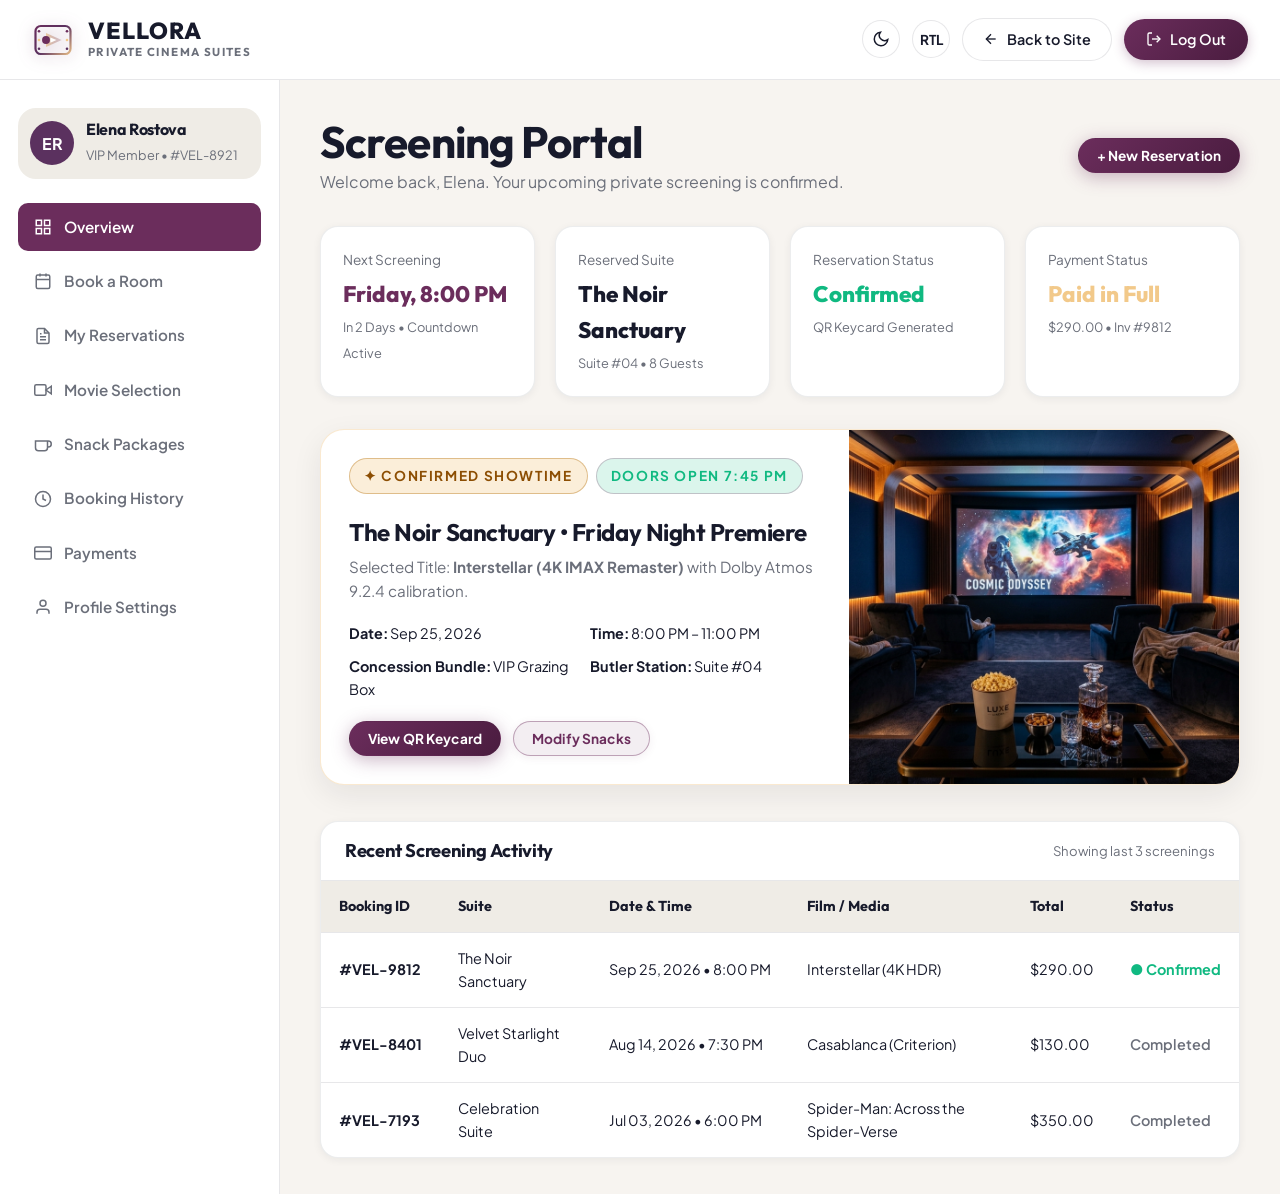
==== commit cdc2d21d: "first commit" ====
--- a/dashboard.html
+++ b/dashboard.html
@@ -238,7 +238,7 @@
           </div>
 
           <!-- Spotlight Upcoming Screening Banner Card -->
-          <div class="cinema-card" style="margin-bottom: 36px; border-color: rgba(242,201,138,0.4); box-shadow: var(--shadow-md); padding: 0; overflow: hidden;">
+          <div class="cinema-card dash-spotlight-card" style="margin-bottom: 36px; border-color: rgba(242,201,138,0.4); box-shadow: var(--shadow-md); padding: 0 !important; overflow: hidden;">
             <div class="dash-spotlight-card-grid">
               <div class="dash-spotlight-content">
                 <div>
--- a/assets/css/style.css
+++ b/assets/css/style.css
@@ -950,10 +950,6 @@
   letter-spacing: -0.01em;
   color: var(--color-text);
   line-height: 1.3;
-  min-height: 2.6em;
-  display: flex;
-  align-items: flex-start;
-  flex-shrink: 0;
 }
 
 .card-desc {
@@ -961,8 +957,6 @@
   color: var(--color-muted);
   line-height: 1.5;
   margin-bottom: 12px;
-  min-height: 3.6em;
-  flex: 1 0 auto;
 }
 
 /* Feature / Spec Box (Key-Value Attribute Container matching reference) */
@@ -1331,6 +1325,11 @@
   object-fit: cover;
 }
 
+.dash-spotlight-card {
+  padding: 0 !important;
+  overflow: hidden;
+}
+
 .dash-spotlight-card-grid {
   display: grid;
   grid-template-columns: 1.15fr 0.85fr;
@@ -1338,7 +1337,7 @@
 }
 
 .dash-spotlight-content {
-  padding: 32px;
+  padding: 28px;
   display: flex;
   flex-direction: column;
   justify-content: space-between;
@@ -3030,18 +3029,16 @@
 
 .h1-quad-tile h4 {
   font-size: 1.1rem;
+  font-weight: 700;
   margin-bottom: 8px;
-  min-height: 2.7em;
-  display: flex;
-  align-items: flex-start;
+  line-height: 1.35;
 }
 
 .h1-quad-tile p {
-  font-size: 0.85rem;
+  font-size: 0.875rem;
   color: var(--color-muted);
-  line-height: 1.5;
+  line-height: 1.55;
   margin: 0;
-  flex-grow: 1;
 }
 
 /* --- Rooms Page: Comparison Matrix Table --- */
--- a/assets/css/responsive.css
+++ b/assets/css/responsive.css
@@ -185,6 +185,10 @@
   }
 
   /* Stack Dashboard Spotlight Card on Laptop/iPad Pro to prevent squeezed content */
+  .dash-spotlight-card {
+    padding: 0 !important;
+  }
+
   .dash-spotlight-card-grid {
     grid-template-columns: 1fr !important;
   }
@@ -458,6 +462,42 @@
     flex-direction: column;
     align-items: flex-start;
     gap: 14px;
+  }
+
+  /* Spotlight Card on Mobile */
+  .dash-spotlight-card {
+    padding: 0 !important;
+  }
+
+  .dash-spotlight-content {
+    padding: 18px 14px !important;
+  }
+
+  .dash-spotlight-content h3 {
+    font-size: 1.25rem !important;
+    margin-bottom: 6px !important;
+    line-height: 1.3 !important;
+  }
+
+  .dash-spotlight-content p {
+    font-size: 0.88rem !important;
+    margin-bottom: 14px !important;
+  }
+
+  .dash-spotlight-content .form-row-2col {
+    gap: 6px !important;
+    font-size: 0.85rem !important;
+    margin-bottom: 16px !important;
+  }
+
+  .dash-spotlight-content .btn {
+    flex: 1 1 auto;
+    text-align: center;
+  }
+
+  .dash-spotlight-media {
+    height: 190px !important;
+    min-height: 190px !important;
   }
 
   .footer-grid {
@@ -913,6 +953,14 @@
     font-size: 0.84rem !important;
     box-shadow: 0 10px 30px rgba(0, 0, 0, 0.7) !important;
   }
+
+  .dash-spotlight-content {
+    padding: 14px 12px !important;
+  }
+
+  .dash-spotlight-content .btn {
+    width: 100% !important;
+  }
 }
 
 /* ==========================================================================
